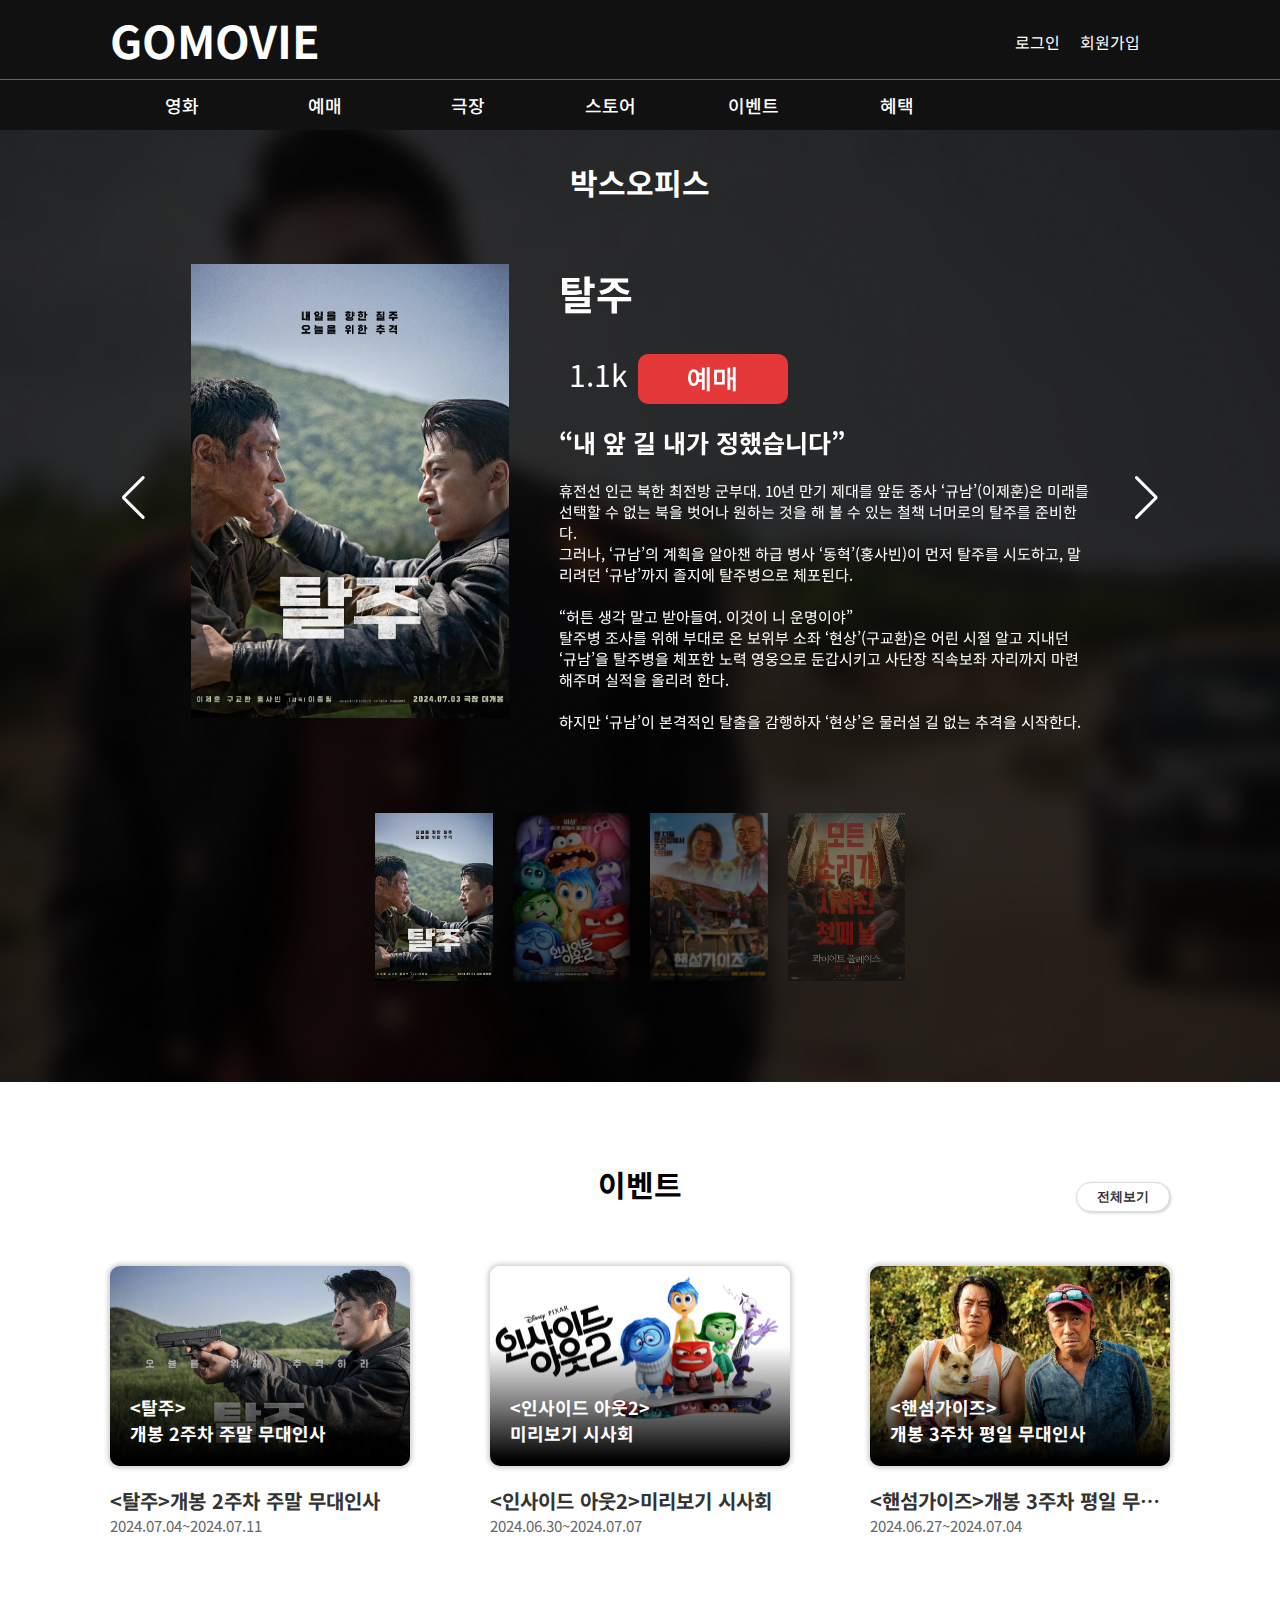
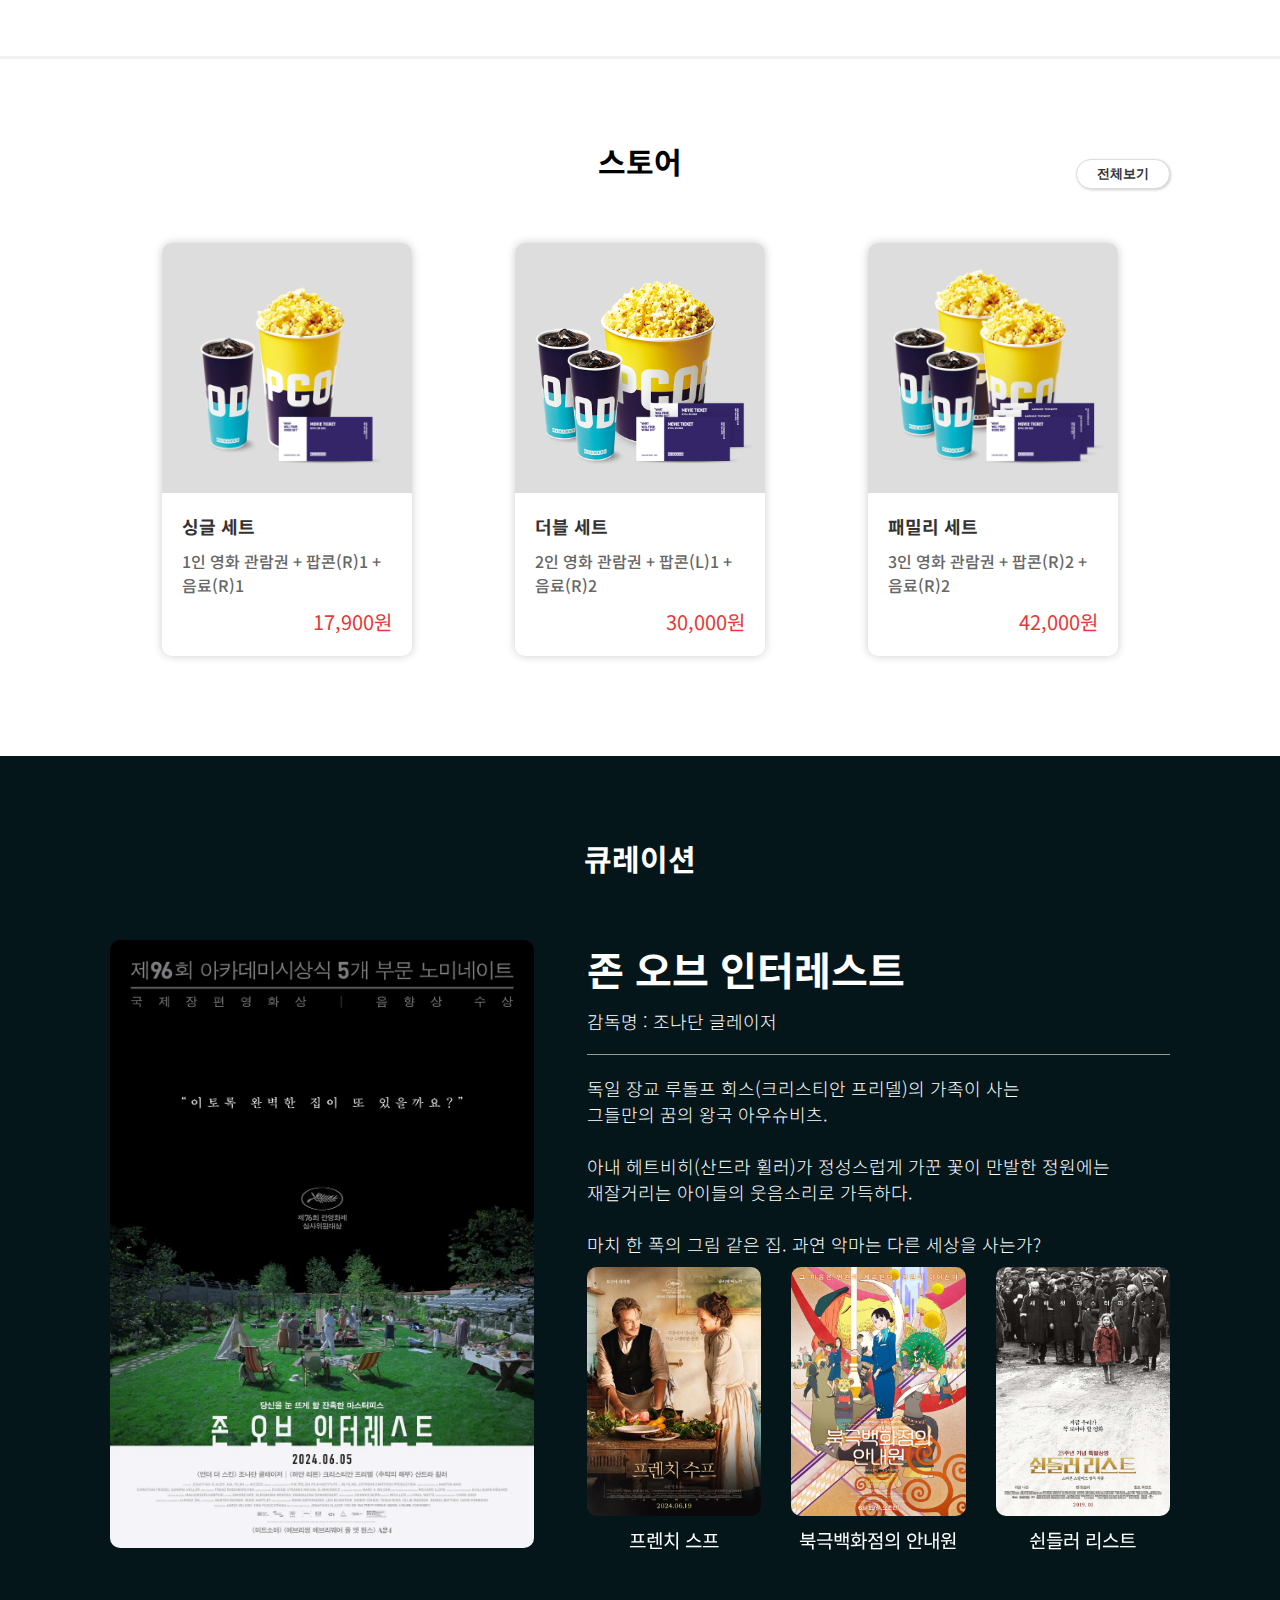
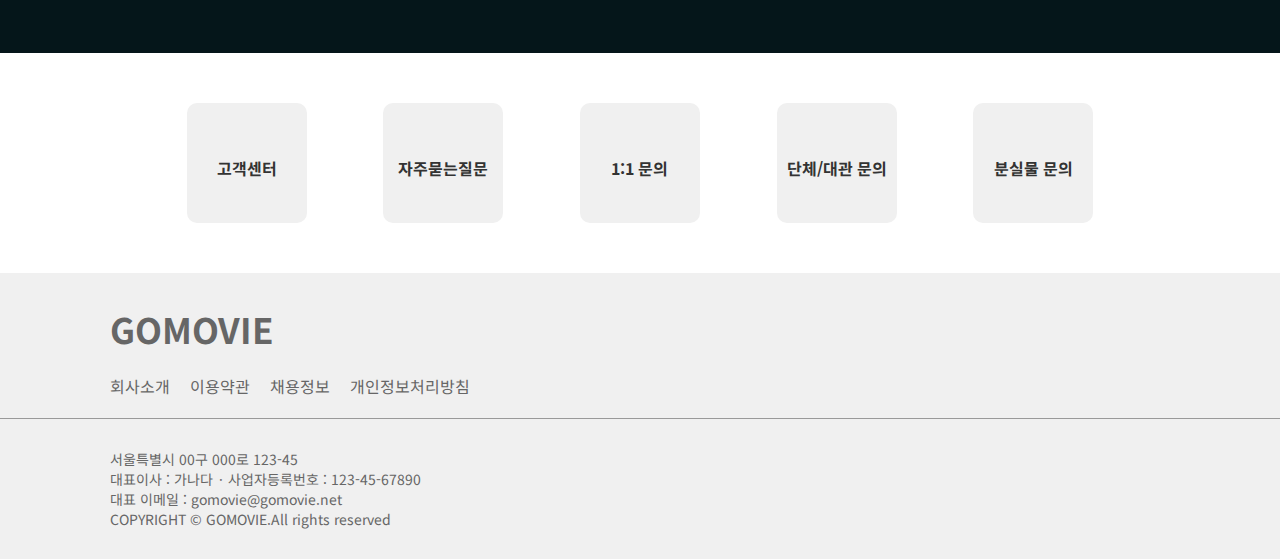
==== index.html @ 871a34fc "오타수정" ====
<!DOCTYPE html>
<html lang="ko">
<head>
    <meta charset="UTF-8">
    <meta name="viewport" content="width=device-width, initial-scale=1.0">
            <!-- seo 엔진 최적화 -->
        <!-- 웹페이지의 설명을 정의 -->
        <meta name="description" content="GOMOVIE 웹사이트입니다." />
        <!-- 웹페이지와 관련된 키워드를 정의 -->
        <meta name="keywords" content="GOMOVIE, MOVIE, 영화관" />
        <!-- 웹페이지의 저자를 정의  -->
        <meta name="author" content="GOMOVIE" />
        <!-- 소셜 미디어에서 페이지가 공유될때 사용되는 제목 -->
        <meta property="og:title" content="GOMOVIE" />
        <!-- 소셜 미디어에서 페이지가 공유될 때 표시되는 사이트 이름 -->
        <meta property="og:site_name" content="GOMOVIE 웹사이트" />
        <!-- 소셜 미디어에서 페이지가 웹사이트임을 명시 -->
        <meta property="og:type" content="website" />
        <!-- 소셜 미디어에서 공유될 때 사용되는 URL -->
        <meta property="og:url" content="https://gwanyoung0822.github.io/web_design/" />
        <!-- 소셜 미디어에서 페이지가 공유될 때 표시되는 이미지 -->
        <meta property="og:image" content="https://gwanyoung0822.github.io/web_design/images/poster1.webp" />
        <!-- 소셜 미디어에서 페이지가 공유될 때 사용되는 설명 -->
        <meta property="og:description" content="GOMOVIE 웹사이트입니다." />
<!-- 파비콘 -->
<link rel="apple-touch-icon" sizes="76x76" href="images/icon/apple-touch-icon.png">
<link rel="icon" type="image/png" sizes="32x32" href="images/icon/favicon-32x32.png">
<link rel="icon" type="image/png" sizes="16x16" href="images/icon/favicon-16x16.png">
<link rel="manifest" href="images/icon/site.webmanifest">
<link rel="mask-icon" href="images/icon/safari-pinned-tab.svg" color="#5bbad5">
<meta name="msapplication-TileColor" content="#da532c">
<meta name="theme-color" content="#ffffff">
        <!-- 폰트어썸 -->
        <link rel="stylesheet" href="https://cdnjs.cloudflare.com/ajax/libs/font-awesome/6.5.2/css/all.min.css" integrity="sha512-SnH5WK+bZxgPHs44uWIX+LLJAJ9/2PkPKZ5QiAj6Ta86w+fsb2TkcmfRyVX3pBnMFcV7oQPJkl9QevSCWr3W6A==" crossorigin="anonymous" referrerpolicy="no-referrer" />
        <!-- css 링크 -->
        <!-- Link Swiper's CSS -->
        <link rel="stylesheet" href="https://cdn.jsdelivr.net/npm/swiper@11/swiper-bundle.min.css" />

        <link rel="stylesheet" href="css/main.css">
        <link rel="stylesheet" href="css/res.css">
        <!-- js 링크 -->
        <!-- Swiper JS -->
        <script src="js/jquery-1.12.3.js"></script>
        <script src="https://cdn.jsdelivr.net/npm/swiper@11/swiper-bundle.min.js"></script>
        <script src="js/script.js"></script>
    <title>GOMOVIE</title>
</head>
<body>
    <div class="wrap">
        <!-- 상단 로고, 로그인 -->
        <header class="header">
            <div class="header-inner container">
                <a href="#">
                    <h1 class="logo">GOMOVIE</h1>
                </a>
                <ul class="user-list">
                    <li><a href="#">
                        로그인
                    </a></li>
                    <li><a href="#">
                        회원가입
                    </a></li>
                    <li><a href="#">
                        <i class="fa-solid fa-user"></i>
                    </a></li>
                </ul>
                <a href="#" class="mb-menubt">
                    <i class="fa-solid fa-bars"></i>
                </a>
            </div>
        </header>
        <!-- 메뉴바, 검색아이콘 -->
        <nav class="menu">
            <div class="menu-inner container">
                <ul class="navi">
                    <li><a href="#">
                        영화
                        <ul class="submenu">
                            <li>
                                <a href="#">전체영화</a>
                            </li>
                            <li>
                                <a href="#">무비차트</a>
                            </li>
                        </ul>
                    </a></li>
                    <li><a href="#">
                        예매
                        <ul class="submenu">
                            <li>
                                <a href="#">빠른예매</a>
                            </li>
                            <li>
                                <a href="#">상영시간표</a>
                            </li>
                        </ul>
                    </a></li>
                    <li><a href="#">
                        극장
                        <ul class="submenu">
                            <li>
                                <a href="#">GOMOVIE 극장</a>
                            </li>
                            <li>
                                <a href="#">특별관</a>
                            </li>
                        </ul>
                    </a></li>
                    <li><a href="#">
                        스토어
                        <ul class="submenu">
                            <li>
                                <a href="#">패키지</a>
                            </li>
                            <li>
                                <a href="#">영화관람권</a>
                            </li>
                            <li>
                                <a href="#">팝콘</a>
                            </li>
                            <li>
                                <a href="#">굿즈</a>
                            </li>
                        </ul>
                    </a></li>
                    <li><a href="#">
                        이벤트
                        <ul class="submenu">
                            <li>
                                <a href="#">진행중 이벤트</a>
                            </li>
                            <li>
                                <a href="#">지난 이벤트</a>
                            </li>
                            <li>
                                <a href="#">당첨자 발표</a>
                            </li>
                        </ul>
                    </a></li>
                    <li><a href="#">
                        혜택
                        <ul class="submenu">
                            <li>
                                <a href="#">멤버십</a>
                            </li>
                            <li>
                                <a href="#">제휴/할인</a>
                            </li>
                        </ul>
                    </a></li>
                </ul>
                <a href="#">
                    <i class="fa-solid fa-magnifying-glass"></i>
                </a>
            </div>
        </nav>
        <!-- 메인 박스오피스 -->
        <div class="bo">
            <div class="bo-inner container">
                <h2 class="bo-title">박스오피스</h2>
                <div style="--swiper-navigation-color: #fff; --swiper-pagination-color: #fff" class="swiper bo-main">
                    <div class="swiper-wrapper">
                      <div class="swiper-slide">
                        <img src="images/poster1.webp" />
                        <div class="bo-txt">
                            <h3>탈주</h3>
                            <ul>
                                <li><i class="fa-regular fa-heart"></i>1.1k</li>
                                <li>
                                    <!-- <a href="#">
                                        <img src="images/button.png" alt="예매">
                                    </a> -->
                                    <button>
                                        <a href="#">예매</a>
                                    </button>
                                </li>
                            </ul>
                            <h4>“내 앞 길 내가 정했습니다”</h4>
                            <p>휴전선 인근 북한 최전방 군부대. 10년 만기 제대를 앞둔 중사 ‘규남’(이제훈)은 미래를 선택할 수 없는 북을 벗어나 원하는 것을 해 볼 수 있는 철책 너머로의 탈주를 준비한다.<br>그러나, ‘규남’의 계획을 알아챈 하급 병사 ‘동혁’(홍사빈)이 먼저 탈주를 시도하고, 말리려던 ‘규남’까지 졸지에 탈주병으로 체포된다. <br><br>“허튼 생각 말고 받아들여. 이것이 니 운명이야”<br>탈주병 조사를 위해 부대로 온 보위부 소좌 ‘현상’(구교환)은 어린 시절 알고 지내던 ‘규남’을 탈주병을 체포한 노력 영웅으로 둔갑시키고 사단장 직속보좌 자리까지 마련해주며 실적을 올리려 한다. <br><br>하지만 ‘규남’이 본격적인 탈출을 감행하자 ‘현상’은 물러설 길 없는 추격을 시작한다.</p>
                        </div>
                      </div>
                      <div class="swiper-slide">
                        <img src="images/poster2.webp" />
                        <div class="bo-txt">
                            <h3>인사이드 아웃2</h3>
                            <ul>
                                <li><i class="fa-regular fa-heart"></i>5.1k</li>
                                <li>
                                    <!-- <a href="#">
                                        <img src="images/button.png" alt="예매">
                                    </a> -->
                                    <button>
                                        <a href="#">예매</a>
                                    </button>
                                </li>
                            </ul>
                            <h4>디즈니·픽사의 대표작 인사이드 아웃<br>
                                새로운 감정과 함께 돌아오다!</h4>
                            <p>
                                13살이 된 라일리의 행복을 위해<br>
                                매일 바쁘게 머릿속 감정 컨트롤 본부를 운영하는 <br>
                                ‘기쁨’, ‘슬픔’, ‘버럭’, ‘까칠’, ‘소심’. <br><br>
                                그러던 어느 날,<br>
                                낯선 감정인 ‘불안’, ‘당황’, ‘따분’, ‘부럽’이가 본부에 등장하고,<br><br>
                                새로운 감정들에 의해 본부에서 쫓겨나게 된 기존 감정들은 <br>
                                다시 본부로 돌아가기 위해 위험천만한 모험을 시작하는데…
                            </p>
                        </div>
                      </div>
                      <div class="swiper-slide">
                        <img src="images/poster3.webp" />
                        <div class="bo-txt">
                            <h3>핸섬가이즈</h3>
                            <ul>
                                <li><i class="fa-regular fa-heart"></i>810</li>
                                <li>
                                    <!-- <a href="#">
                                        <img src="images/button.png" alt="예매">
                                    </a> -->
                                    <button>
                                        <a href="#">예매</a>
                                    </button>
                                </li>
                            </ul>
                            <h4>“우리가 뭐 빠지는 게 있노?<br> 집도 있고 차도 있고 인물도 훤칠한데.”</h4>
                            <p>
                                자칭 터프가이 ‘재필’(이성민)과 섹시가이 ‘상구’(이희준) <br>
                                꿈꾸던 유럽풍 드림하우스에서 새출발한다는 것에 그저 행복하기만 하다. <br><br>
                                그러나 행복도 잠시, 물에 빠질뻔한 ‘미나’(공승연)을 구해주려다<br>
                                오히려 납치범으로 오해받는 상황이 이어진다.<br>
                                한편 ‘미나’를 찾으러 온 불청객들을 시작으로<br>
                                지하실에 봉인되어 있던 악령이 깨어나며<br>
                                어두운 기운이 집안을 둘러싸기 시작하는데… <br><br>
                                “왜 다들 우리집에 와서 죽고 난리야!”
                            </p>
                        </div>
                      </div>
                      <div class="swiper-slide">
                        <img src="images/poster4 1.png" />
                        <div class="bo-txt">
                            <h3>콰이어트 플레이스-첫째 날</h3>
                            <ul>
                                <li><i class="fa-regular fa-heart"></i>957</li>
                                <li>
                                    <!-- <a href="#">
                                        <img src="images/button.png" alt="예매">
                                    </a> -->
                                    <button>
                                        <a href="#">예매</a>
                                    </button>
                                </li>
                            </ul>
                            <h4>쉿, 살고 싶다면 절대 소리내지 말 것!</h4>
                            <p>
                                평균 소음 90 데시벨을 자랑하는 미국 최대도시 뉴욕,<br>
                                간만에 외출을 나온 ‘사미라’는 공연을 보고 돌아가던 중<br>
                                사람들을 닥치는 대로 공격하는 정체불명 괴생명체의 출현에 충격에 휩싸인다. <br><br>
                                아수라장이 된 뉴욕 도심에 ‘절대 소리 내지 말라’는<br>
                                안내방송이 울려퍼지는 가운데 <br>
                                맨해튼의 모든 다리가 폭격으로 끊어지고,<br>
                                사람들은 온갖 위협이 도사리는 도시에 고립되고 만다.<br><br>
                                살아남기 위해 홀로 사투를 벌이던 '사미라'는<br>
                                우연히 또 다른 생존자 ‘에릭’을 만나고<br>
                                할렘까지 숨죽인 여정을 이어 나가는데…
                            </p>
                        </div>
                      </div>
                    </div>
                    <div class="swiper-button-next"></div>
                    <div class="swiper-button-prev"></div>
                  </div>
                  <div thumbsSlider="" class="swiper bo-list">
                    <div class="swiper-wrapper">
                      <div class="swiper-slide">
                        <img src="images/poster1.webp" />
                      </div>
                      <div class="swiper-slide">
                        <img src="images/poster2.webp" />
                      </div>
                      <div class="swiper-slide">
                        <img src="images/poster3.webp" />
                      </div>
                      <div class="swiper-slide">
                        <img src="images/poster4 1.png" />
                      </div>
                    </div>
                  </div>
            </div>
        </div>
        <!-- 이벤트 영역 -->
        <div class="event">
            <div class="event-inner container">
                <h2 class="event-title">이벤트</h2>
                <ul class="event-list">
                    <li class="event-list1"><a href="#">
                        <div class="event-img">
                            <img src="images/event1.jpg" alt="이벤트1">
                            <div class="event-img-text">
                                <p>&lt;탈주&gt;</p>
                                <p>개봉 2주차 주말 무대인사</p>
                            </div>
                        </div>
                        <div class="event-list-text">
                            <span class="event-list-title">&lt;탈주&gt;개봉 2주차 주말 무대인사</span>
                            <p class="event-date">2024.07.04~2024.07.11</p>
                        </div>
                    </a></li>
                    <li class="event-list2"><a href="#">
                        <div class="event-img">
                            <img src="images/event2.png" alt="이벤트2">
                            <div class="event-img-text">
                                <p>&lt;인사이드 아웃2&gt;</p>
                                <p>미리보기 시사회</p>
                            </div>
                        </div>
                        <div class="event-list-text">
                            <span class="event-list-title">&lt;인사이드 아웃2&gt;미리보기 시사회</span>
                            <p class="event-date">2024.06.30~2024.07.07</p>
                        </div>
                    </a></li>
                    <li class="event-list3"><a href="#">
                        <div class="event-img">
                            <img src="images/event3.jpg" alt="이벤트3">
                            <div class="event-img-text">
                                <p>&lt;핸섬가이즈&gt;</p>
                                <p>개봉 3주차 평일 무대인사</p>
                            </div>
                        </div>
                        <div class="event-list-text">
                            <span class="event-list-title">&lt;핸섬가이즈&gt;개봉 3주차 평일 무대인사</span>
                            <p class="event-date">2024.06.27~2024.07.04</p>
                        </div>
                    </a></li>
                </ul>
                <button class="event-bt">
                    <a href="#">
                        전체보기
                    </a>
                </button>
            </div>
        </div>
        <!-- 스토어 영역 -->
        <div class="store">
            <div class="store-inner container">
                <h2 class="store-title">스토어</h2>
                <ul class="store-list">
                    <li><a href="#">
                        <div class="store-list-img">
                            <img src="images/popcorn1.png" alt="싱글 세트">
                        </div>
                        <div class="store-list-text">
                            <p class="store-list-title">싱글 세트</p>
                            <p class="store-list-config">1인 영화 관람권 + 팝콘(R)1 + 음료(R)1</p>
                            <p class="store-list-price">17,900원</p>
                        </div>
                    </a></li>
                    <li><a href="#">
                        <div class="store-list-img">
                            <img src="images/popcorn2.png" alt="싱글 세트">
                        </div>
                        <div class="store-list-text">
                            <p class="store-list-title">더블 세트</p>
                            <p class="store-list-config">2인 영화 관람권 + 팝콘(L)1 + 음료(R)2</p>
                            <p class="store-list-price">30,000원</p>
                        </div>
                    </a></li>
                    <li><a href="#">
                        <div class="store-list-img">
                            <img src="images/popcorn3.png" alt="싱글 세트">
                        </div>
                        <div class="store-list-text">
                            <p class="store-list-title">패밀리 세트</p>
                            <p class="store-list-config">3인 영화 관람권 + 팝콘(R)2 + 음료(R)2</p>
                            <p class="store-list-price">42,000원</p>
                        </div>
                    </a></li>
                </ul>
                <button class="store-bt">
                    <a href="#">
                        전체보기
                    </a>
                </button>
                
            </div>
        </div>
        <!-- 큐레이션 영역 -->
        <div class="curation">
            <div class="cu-inner container">
                <h2 class="cu-title">큐레이션</h2>
                <ul class="cu-main">
                    <li class="cu-main-img">
                        <a href="#">
                            <img src="images/Curation1.webp" alt="큐레이션이미지1">
                        </a>    
                    </li>
                    <li class="cu-info">
                        <div class="cu-text">
                            <h5>존 오브 <br class="cu-br">인터레스트</h5>
                            <p>감독명 : 조나단 글레이저</p>
                            <span></span>
                            <p>독일 장교 루돌프 회스(크리스티안 프리델)의 가족이 사는 <br>그들만의 꿈의 왕국 아우슈비츠. <br><br>아내 헤트비히(산드라 휠러)가 정성스럽게 가꾼 꽃이 만발한 정원에는 <br>재잘거리는 아이들의 웃음소리로 가득하다. <br><br>마치 한 폭의 그림 같은 집. 과연 악마는 다른 세상을 사는가?</p>
                        </div>
                        <!-- <ul class="cu-list">
                            <li><a href="#">
                                <div class="cu-list-img">
                                    <img src="images/Curation2.webp" alt="큐레이션이미지2">
                                </div>
                                <p>프렌치 스프</p>
                            </a></li>
                            <li><a href="#">
                                <div class="cu-list-img">
                                    <img src="images/Curation3.webp" alt="큐레이션이미지3">
                                </div>
                                <p>북극백화점의 안내원</p>
                            </a></li>
                            <li><a href="#">
                                <div class="cu-list-img">
                                    <img src="images/Curation4.webp" alt="큐레이션이미지4">
                                </div>
                                <p>쉰들러 리스트</p>
                            </a></li>
                        </ul> -->
                        <div class="swiper cu-Swiper">
                            <div class="swiper-wrapper">
                                <div class="swiper-slide">
                                    <img src="images/Curation2.webp" alt="">
                                    <p>프렌치 스프</p>
                                </div>
                                <div class="swiper-slide">
                                    <img src="images/Curation3.webp" alt="">
                                    <p>북극백화점의 안내원</p>
                                </div>
                                <div class="swiper-slide">
                                    <img src="images/Curation4.webp" alt="">
                                    <p>쉰들러 리스트</p>
                                </div>
                            </div>
                        </div>
                    </li>
                </ul>
            </div>
        </div>
        <!-- 고객센터 영역 -->
        <div class="cs">
            <div class="cs-inner container">
                <ul class="cs-list">
                    <li><a href="#">
                        <i class="fa-solid fa-headset"></i>
                        <p>고객센터</p>
                    </a></li>
                    <li><a href="#">
                        <i class="fa-regular fa-comments"></i>
                        <p>자주묻는질문</p>
                    </a></li>
                    <li><a href="#">
                        <i class="fa-regular fa-comment"></i>
                        <p>1:1 문의</p>
                    </a></li>
                    <li><a href="#">
                        <i class="fa-solid fa-users"></i>
                        <p>단체/대관 문의</p>
                    </a></li>
                    <li><a href="#">
                        <i class="fa-solid fa-box"></i>
                        <p>분실물 문의</p>
                    </a></li>
                </ul>
            </div>
        </div>
        <!-- 하단 영역 -->
        <footer class="footer">
            <div class="ft-inner-top container">
                <h6>GOMOVIE</h6>
                <ul class="ft-list">
                    <li><a href="#">
                        회사소개
                    </a></li>
                    <li><a href="#">
                        이용약관
                    </a></li>
                    <li><a href="#">
                        채용정보
                    </a></li>
                    <li><a href="#">
                        개인정보처리방침
                    </a></li>
                </ul>
            </div>
            <span></span>
            <div class="ft-inner-down container">
                <div class="ft-text">
                    <p>서울특별시 00구 000로 123-45</p>
                    <p>대표이사 : 가나다 · 사업자등록번호 : 123-45-67890</p>
                    <p>대표 이메일 : gomovie@gomovie.net</p>
                    <p>COPYRIGHT © GOMOVIE.All rights reserved</p>
                </div>
                <div class="ft-sns">
                    <ul class="sns-icon">
                        <li><a href="#">
                            <i class="fa-brands fa-youtube"></i>
                        </a></li>
                        <li><a href="#">
                            <i class="fa-brands fa-instagram"></i>
                        </a></li>
                        <li><a href="#">
                            <i class="fa-brands fa-twitter"></i>
                        </a></li>
                        <li><a href="#">
                            <i class="fa-brands fa-facebook"></i>
                        </a></li>
                    </ul>
                </div>
            </div>
        </footer>
    </div>
</body>
</html>
---- css/main.css ----
@charset "utf-8";
@import url('https://fonts.googleapis.com/css2?family=Noto+Sans+KR:wght@100..900&display=swap');
*{
    margin: 0;
    padding: 0;
    box-sizing: border-box;
    list-style: none;
}
a{
    display: block;
    text-decoration: none;
    color: #333
}
h2{
  text-align: center;
  padding: 30px 0 60px;
  font-size: 30px;
}
body{
  font-family: "Noto Sans KR", sans-serif;;
}
/* 전체 */
.wrap{
    width: 100%;
    position: relative;
}
.container{
    width: 100%;
    max-width: 1100px;
    margin: 0 auto;
    padding: 0 20px;
    position: relative;
}
/* 상단 */
.header{
    height: 80px;
    width: 100%;
    background-color: #111;
    position: fixed;
    top: 0;
    left: 0;
    z-index: 999;
    border-bottom: 1px solid #666;
}
.header-inner{
    height: 100%;
    position: relative;
    display: flex;
    justify-content: space-between;
}
/* 로고 */
.header-inner > a{
    width: 300px;
    height: 100%;
}
.header-inner > a > h1{
    color: #fff;
    font-size: 45px;
    line-height: 80px;
}
/* 로그인 */
.user-list{
    display: flex;
    justify-content: flex-end;
    width: 300px;
    height:100%;
    padding: 30px 0;
}
.user-list > li{
    margin: 0 10px;
}
.user-list > li > a{
    color: #fff;
}
.user-list > li > a > i {
    font-size: 25px;
} 
.mb-menubt{
  display: none;
  padding: 20px 0;
  font-size: 25px;
  color: #fff;
  text-align: end;
}
/* 메뉴 */
.menu{
    width: 100%;
    height: 50px;
    background-color: #111;
    position: fixed;
    left: 0;
    top: 80px;
    z-index: 999;
}
.menu-inner{
    height: 100%;
    position: relative;
    display: flex;
    justify-content: space-between;
}
.navi{
    display: flex;
    width: 81%;
}
.menu-inner > a > i{
    color: #fff;
    line-height: 50px;
    font-size: 20px;
    padding-right: 10px;
}
.navi > li{
width: 200px;
text-align: center;
/* background-color: #666; */
}
.navi > li > a{
    color: #fff;
    font-size: 18px;
    line-height: 50px;
    font-weight: 500;
}
/* 서브메뉴 */
.submenu{
    position: relative;
    background-color: #111;
    z-index: 99;
    display: none;
}
.submenu > li > a{
    font-size: 15px;
    /* font-weight: bold; */
    color: #fff;
    line-height: 50px;
}

/* 박스오피스 스와이퍼 */
.bo{
    width: 100%;
    position: relative;
    margin-top: 130px;
    /* background: url(../images/mainbg1.png)no-repeat center;
    background-size: contain; */
    padding: 0 0 50px;
}
.bo::before{
    content: "";
    width: 100%;
    height: 100%;
    background: url(../images/mainbg1.png)no-repeat center;
    background-size: cover;
    position: absolute;
    top: 0;
    left: 0;
}
.bo-inner{
    height: 100%;
    position: relative;
}

.bo-title{
    color: #fff;
}
/* 스와이퍼 전체 부분 */
.bo .swiper {
    width: 100%;
    height: 100%;
  }
  .bo .swiper {
    margin-left: auto;
    margin-right: auto;
  }

  .bo .swiper-slide {
    /* text-align: center; */
    font-size: 18px;
    /* background: #fff; */
    display: flex;
    justify-content: center;
    /* align-items: center; */
    gap: 50px;
  }
  .bo .swiper-slide {
    background-size: cover;
    background-position: center;
  }
  .bo .swiper-slide img {
    display: block;
    width: 100%;
    height: 100%;
    object-fit: cover;
  }
  /* 박스오피스 메인 부분 */
  .bo-main {
    /* height: 80%; */
    width: 100%;
    margin-bottom: 3%;
  }
  .bo-main .swiper-slide{
    width: 100%;
    height: 100%;
  }
  .bo-main .swiper-slide img{
    width: 30%;
    height: 100%;
  }
  /* 박스오피스 영화 설명 */
  .bo-txt{
    width: 50%;
  }
  .bo-txt h3{
    font-size: 40px;
    margin-bottom: 30px;
    color: #fff;
  }
  .bo-txt ul{
    display: flex;
    gap: 10px;
}
.bo-txt ul li{
    color: #fff;
    font-size: 30px;
}
.bo-txt ul li i{
    color: #E53939;
    padding-right: 10px;
}
  .bo-txt ul li button{
    width: 150px;
    height: 50px;
    background-color: #E53939;
    border: none;
    border-radius: 10px;
  }
  .bo-txt ul li button a{
    font-size: 26px;
    font-weight: bold;
    color: #fff;
  }
  .bo-txt h4{
    font-size: 25px;
    padding: 20px 0;
    color: #fff;
  }
  .bo-txt p{
    color: #fff;
    font-size: 15px;
  }
  /* 박스오피스 리스트 */
  .bo .bo-list {
    height: 20%;
    width: 50%;
    box-sizing: border-box;
    padding: 50px 0px;
    /* min-width: 424px; */
    
  }

  .bo .bo-list .swiper-slide {
    width: 25%;
    height: 100%;
    opacity: 0.4;
  }

  .bo .bo-list .swiper-slide-thumb-active {
    opacity: 1;
  }

  .bo .bo-list .swiper-slide img {
    display: block;
    width: 100%;
    height: 100%;
    object-fit: cover;
  }
  /* 이벤트 */
  .event{
    width: 100%;
    position: relative;
    padding: 50px 0 100px;
    border-bottom: 3px solid #f0f0f0;
  }
  .event-inner{
    position: relative;
  }
  /* 이벤트 리스트 */
.event-list{
  position: relative;
  width: 100%;
  display: flex;
  /* flex-direction: column; */
  justify-content: space-between;
  /* gap: 3%; */
}
.event-list li{
  position: relative;
  width: 300px;

}
.event-list li a{
  display: block;
  position: relative;
  width: 100%;
  height: 100%;
}
.event-img{
  position: relative;
  width: 300px;
  height: 200px;
  /* 그림자 값 : x위치, y위치, 흐림정도, 크기정도, 색 */
  box-shadow: 0 0 5px 2px rgba(0,0,0,0.2);
  overflow: hidden;
  border-radius: 10px;
}
/* 이벤트 이미지 위 그라데이션, 글 */
.event-img::before{
  content: "";
  width: 100%;
  height: 100%;
  position: absolute;
  top: 0;
  left: 0;
  background: linear-gradient(to top, black 3%, rgba(0,0,0,0) 60%);
}
.event-list1 > .event-img::after{
  content: "";
}

.event-img-text{
  position: absolute;
  width: 100%;
  bottom: 0;
  left: 0;
  color: #fff;
  padding: 20px;
  font-size: 18px;
  font-weight: bold;
}
.event-list li a img{
  width: 100%;
}

/* 이벤트 리스트 텍스트 */
.event-list-text{
  padding: 20px 0;
  width: 100%;
}
.event-list-title{
  width: 100%;
  display: block;
  font-weight: bold;
  font-size: 20px;
  overflow: hidden;
  text-overflow: ellipsis;
  white-space: nowrap;
}
.event-date{
  color: #666;
  font-size: 15px;
}
/* 이벤트 전체보기 버튼 */
.event-bt{
  border: 1px solid #ddd;
  background-color: #fff;
  border-radius: 30px;
  box-shadow: 1px 1px 3px 0 rgba(0,0,0,0.2);
  position: absolute;
  top: 50px;
  right: 20px;
  font-weight: bold;
}
.event-bt a{
  padding: 5px 20px;
  width: 100%;
  height: 100%;
}

/* 스토어 영역 */
.store{
  width: 100%;
  padding: 50px 0 100px;
  position: relative;
}
.store-inner{
  position: relative;
}
/* 스토어 리스트 */
.store-list{
  position: relative;
  width: 100%;
  display: flex;
  justify-content: space-around;
}
.store-list li{
  box-shadow: 0 0 10px 0px rgba(0,0,0,0.2);
  width: 250px;
  border-radius: 10px;
  overflow: hidden;
}

.store-list-img{
  width: 250px;
  height: 250px;
  background-color: #ddd;

}
.store-list-img img{
  width: 100%;
}
/* 스토어 리스트 텍스트 */
.store-list-text{
  width: 100%;
  padding: 20px;
}
.store-list-title{
  width: 100%;
  display: block;
  font-weight: bold;
  font-size: 18px;
}
.store-list-config{
  font-weight: 500;
  color: #666;
  font-size: 16px;
  padding: 10px 0;
}
.store-list-price{
  font-size: 20px;
  color: #E53939;
  text-align: end;
}
/* 스토어 버튼 */
.store-bt{
  border: 1px solid #ddd;
  background-color: #fff;
  /* padding: 5px 20px; */
  border-radius: 30px;
  box-shadow: 1px 1px 3px 0 rgba(0,0,0,0.2);
  position: absolute;
  top: 50px;
  right: 20px;
  font-weight: bold;
}
.store-bt a{
  width: 100%;
  height: 100%;
  padding: 5px 20px;
}
/* 큐레이션 영역 */
.curation{
  width: 100%;
  background-color: #05161A;
  position: relative;
  padding: 50px 0 100px;
}
.cu-inner{
  position: relative;
}
.cu-title{
  color: #fff;
}
/* 큐레이션 내용 */
.cu-main img{
  width: 100%;
}
.cu-main{
  position: relative;
  display: flex;
  width: 100%;
  justify-content: space-between;
  align-items: center;
  /* gap: 50px; */
}
.cu-main-img{
  width: 40%;
}
.cu-main-img a{
  width: 100%;
}
.cu-main-img a img{
  width: 100%;
  border-radius: 10px;
}
/* 큐레이션 오른쪽 */
.cu-info{
  width: 55%;
}
.cu-text{
  color: #fff;
}
.cu-text > h5{
  font-size: 40px;
}
.cu-text > p{
  font-size: 18px;
  font-weight: 300;
  padding: 10px 0;
}
.cu-text > span{
  width: 100%;
  height: 1px;
  background-color: #999;
  display: block;
  margin: 10px 0;
}
.cu-br{
  display: none;
}
/* .cu-list{
  display: flex;
  padding-top: 5px;
  gap: 8%;
}
.cu-list-img img{
  border-radius: 10px;
}
.cu-list li a p{
  color: #fff;
  text-align: center;
  font-size: 19px;
  padding-top: 5px;
} */

/* 큐레이션 리스트 스와이퍼 */
.curation .cu-Swiper{

}
.curation .swiper-slide img{
  border-radius: 10px;
}
.curation .swiper-slide p{
  color: #fff;
  text-align: center;
  font-size: 19px;
  padding-top: 5px;
}
/* 고객센터 영역 */
.cs{
  width: 100%;
  position: relative;

}
.cs-inner{
  position: relative;
}
.cs-list{
  display: flex;
  justify-content: space-evenly;
  align-items: center;
  padding: 50px 0;
}
.cs-list li{
  background-color: #f0f0f0;
  width: 120px;
  height: 120px;
  border-radius: 10px;
  
}
.cs-list li a{
  width: 100%;
  height: 100%;
  text-align: center;
  padding: 10px 0;
  display: flex;
  flex-direction: column;
  justify-content: center;
  gap: 10%;
}
.cs-list li a i{
  font-size: 50px;
}
.cs-list li a p{
  font-size: 16px;
  font-weight: 700;
}
/* footer 상단 영역 */
.footer{
  width: 100%;
  position: relative;
  background-color: #f0f0f0;
  padding: 30px 0;
}
.ft-inner-top{
  position: relative;
}
.ft-inner-top h6{
  font-size: 35px;
  color: #666;
}
.ft-list{
  padding: 20px 0;
  display: flex;
  gap: 20px;
}
.ft-list li a{
  color: #666;
}
/* 상단 하단 사이 줄 */
.footer span{
  display: block;
  width: 100%;
  height: 1px;
  background-color: #999;
}
/* footer 하단 */
.ft-inner-down{
  position: relative;
  display: flex;
  justify-content: space-between;
  align-items: center;
}
.ft-text{
  padding-top: 30px;
  font-size: 14px;
  color: #666;
}
.ft-sns{
  padding-top: 30px;
}
.ft-sns .sns-icon{
  display: flex;
  gap: 20px;
  font-size: 30px;
}
.sns-icon li a i{
  color: #666;
}
---- css/res.css ----
@charset "utf-8";
@media screen and (max-width : 1092px) {
    .bo-txt p{
        height: 100px;
        height: 200px;
        overflow-y: auto;
    }
}

@media screen and (max-width : 1000px) {
    .event-list{
        flex-direction: column;
        align-items: center;
        gap: 30px;
    }
    .event-bt{
        top: 102%;
        right: 50%;
        transform: translateX(50%);
    }
}
@media screen and (max-width : 850px){
    .store-list{
        flex-direction: column;
        align-items: center;
        gap: 30px;
    }
    .store-bt{
        top: 102%;
        right: 50%;
        transform: translateX(50%);
    }
}
@media screen and (max-width : 768px){
    /* 유저 메뉴 숨김 */
    .user-list{
        display: none;
    }
    .mb-menubt{
        display: block;
    }
    /* 메뉴바 숨김 */
    .menu{
        display: none;
    }

    /* 스와이퍼 */
    .bo{
        margin-top: 80px;
    }
    .bo .swiper-slide{
        flex-direction: column;
        align-items: center;
    }
    .bo .bo-main .swiper-slide img{
        width: 70%;
    }
    .bo .bo-list{
        width: 70%;
    }
    .bo-txt{
        width: 70%;
    }
    .bo-txt p{
        height: 300px;
    }
    .bo-txt ul{
        display: flex;
        justify-content: space-between;
    }
    /* 큐레이션 */
    .cu-main{
        flex-direction: column;
        align-items: center;
        gap: 30px;
    }
    .cu-main-img{
        width: 70%;
    }
    .cu-info{
        width: 70%;
    }
    /* cs영역 */
    .cs-list li{
        width: 90px;
        height: 90px;
    }
    .cs-list li a i{
        font-size: 35px;
      }
      .cs-list li a p{
        font-size: 13px;
        font-weight: 700;
      }
    /* 하단 아이콘 */
    .ft-inner-down{
        flex-direction: column;
        align-items: start;
    }
}
@media screen and (max-width : 520px){
    .bo .swiper-slide{
        gap: 20px;
    }
    .bo-txt h3{
        margin-bottom: 10px;
        font-size: 35px;
    }
    .bo-txt ul li{
        font-size: 24px;
    }
    .bo-txt ul li button{
        width: 120px;
        height: 40px;
    }
    .bo-txt ul li button a{
        font-size: 20px;
    }
    .bo-txt h4{
        padding: 10px 0;
        font-size: 20px;
    }
    .bo-txt p{
        font-size: 14px;
    }
    /* 큐레이션 */
    .cu-br{
        /* 글에 br넣기 */
        display: block
    }
    .cu-main-img{
        width: 80%;
    }
    .cu-info{
        width: 80%;
    }
    .cu-text h5{
        font-size: 35px;
    }
    .cu-text > p{
        font-size: 16px;
    }
    /* cs */
    .cs-list{
        flex-wrap: wrap;
        gap: 30px;
    }
    /* footer */
    .footer h6{
        font-size: 30px;
    }
    .ft-list{
        flex-wrap: wrap;
    }
    .ft-list li a{
        font-size: 14px;
    }
    .ft-text{
        padding-top: 15px;
        font-size: 12px;
    }
    .ft-sns{
        padding-top: 15px;
    }
}
@media screen and (max-width : 369px){
    .cs-list{
        /*   */
    }
}
@media screen and (max-width : 360px){
    .bo-txt h3{
        font-size: 25px;
    }
    .bo-txt ul li{
        font-size: 20px;
    }
    .bo-txt ul li button{
        width: 90px;
        height: 30px;
    }
    .bo-txt ul li button a{
        font-size: 16px;
    }
}
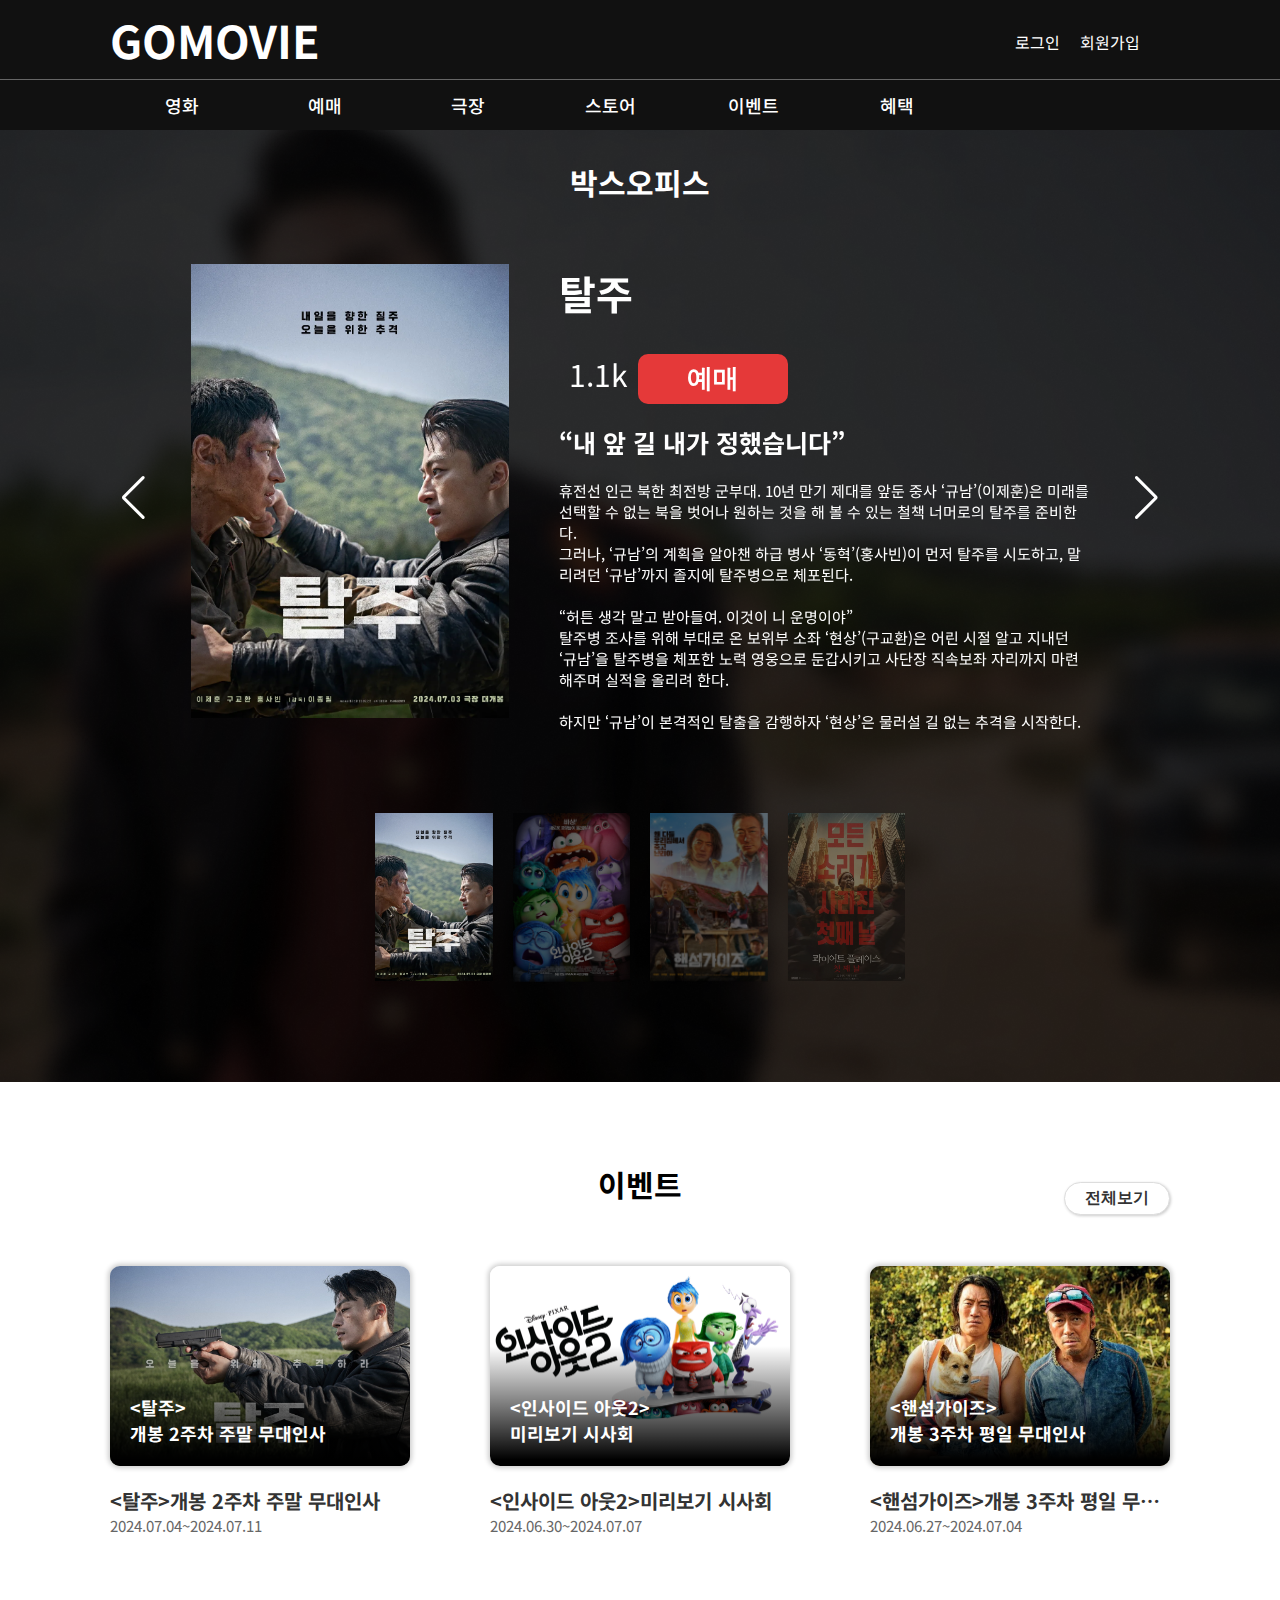
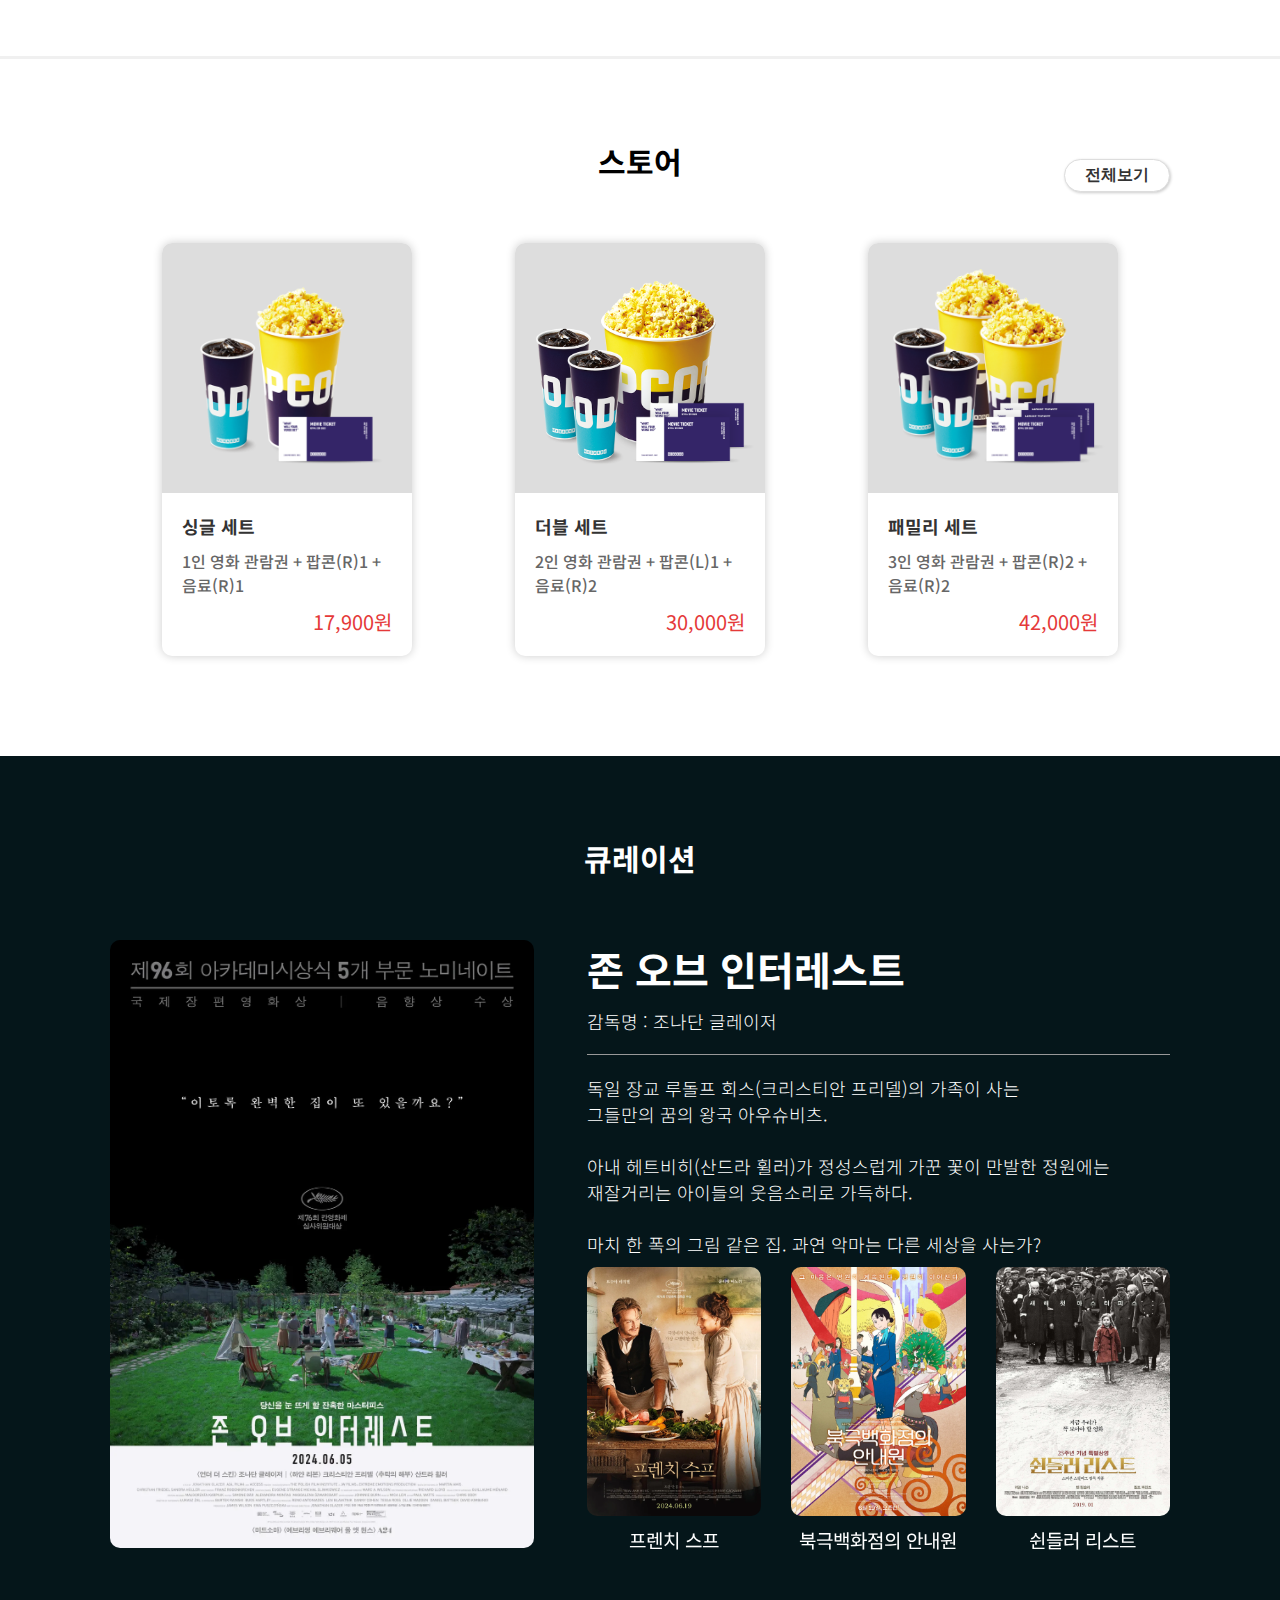
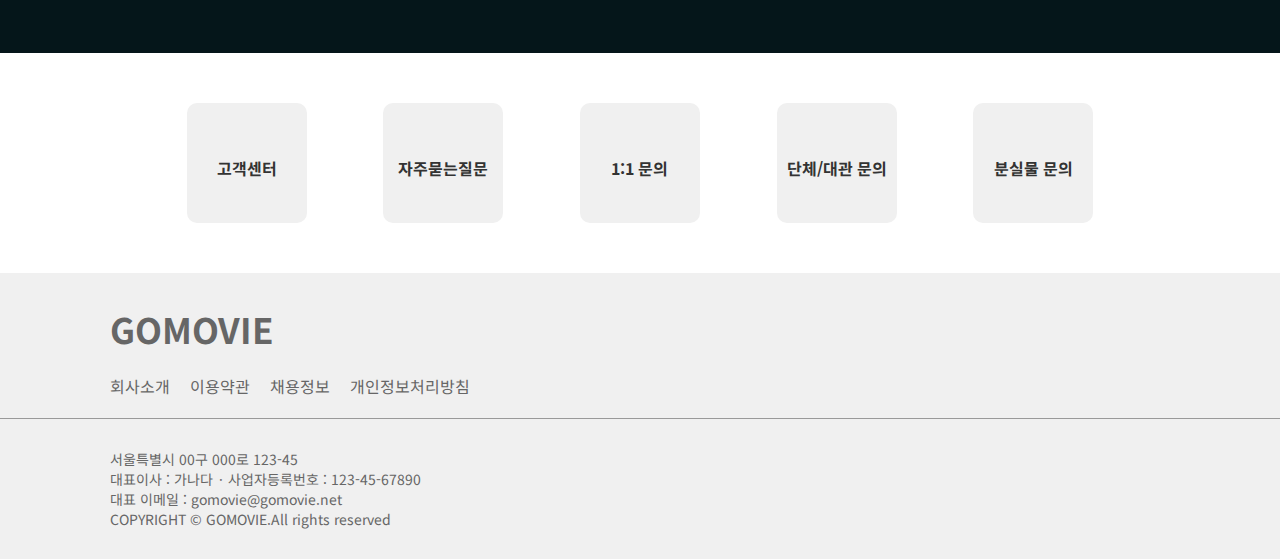
==== commit 81bda415: "타이틀 패딩 줄이기 전체보기 버튼 모바일에서 키우기 박스오피스 설명 없애기 스와이프 네비게이션 크기 줄이가" ====
--- a/index.html
+++ b/index.html
@@ -398,7 +398,7 @@
                             <h5>존 오브 <br class="cu-br">인터레스트</h5>
                             <p>감독명 : 조나단 글레이저</p>
                             <span></span>
-                            <p>독일 장교 루돌프 회스(크리스티안 프리델)의 가족이 사는 <br>그들만의 꿈의 왕국 아우슈비츠. <br><br>아내 헤트비히(산드라 휠러)가 정성스럽게 가꾼 꽃이 만발한 정원에는 <br>재잘거리는 아이들의 웃음소리로 가득하다. <br><br>마치 한 폭의 그림 같은 집. 과연 악마는 다른 세상을 사는가?</p>
+                            <p class="cu-txt">독일 장교 루돌프 회스(크리스티안 프리델)의 가족이 사는 <br>그들만의 꿈의 왕국 아우슈비츠. <br><br>아내 헤트비히(산드라 휠러)가 정성스럽게 가꾼 꽃이 만발한 정원에는 <br>재잘거리는 아이들의 웃음소리로 가득하다. <br><br>마치 한 폭의 그림 같은 집. 과연 악마는 다른 세상을 사는가?</p>
                         </div>
                         <!-- <ul class="cu-list">
                             <li><a href="#">
--- a/css/main.css
+++ b/css/main.css
@@ -371,6 +371,7 @@
   padding: 5px 20px;
   width: 100%;
   height: 100%;
+  font-size: 16px;
 }
 
 /* 스토어 영역 */
@@ -443,6 +444,7 @@
   width: 100%;
   height: 100%;
   padding: 5px 20px;
+  font-size: 16px;
 }
 /* 큐레이션 영역 */
 .curation{
@@ -622,4 +624,11 @@
 }
 .sns-icon li a i{
   color: #666;
-}+}
+
+
+/* 타이틀 패딩 줄이기
+전체보기 버튼 모바일에서 키우기
+박스오피스 설명 없애기
+스와이프 네비게이션 크기 줄이가
+ */--- a/css/res.css
+++ b/css/res.css
@@ -18,8 +18,26 @@
         right: 50%;
         transform: translateX(50%);
     }
+    .event-bt a{
+        padding: 7px 25px;
+        width: 100%;
+        height: 100%;
+        font-size: 18px;
+    }
+    .event{
+        padding: 20px 0 100px;
+    }
+    .event-title{
+        padding: 0 0 20px;
+    }
 }
 @media screen and (max-width : 850px){
+    .store{
+        padding: 20px 0 100px;
+    }
+    .store-title{
+        padding: 0 0 20px;
+    }
     .store-list{
         flex-direction: column;
         align-items: center;
@@ -30,6 +48,12 @@
         right: 50%;
         transform: translateX(50%);
     }
+    .store-bt a{
+        padding: 7px 25px;
+        width: 100%;
+        height: 100%;
+        font-size: 18px;
+    }
 }
 @media screen and (max-width : 768px){
     /* 유저 메뉴 숨김 */
@@ -48,6 +72,9 @@
     .bo{
         margin-top: 80px;
     }
+    .bo-title{
+        padding: 20px 0 20px; 
+    }
     .bo .swiper-slide{
         flex-direction: column;
         align-items: center;
@@ -60,6 +87,14 @@
     }
     .bo-txt{
         width: 70%;
+    }
+    .bo-txt h4{
+        overflow:hidden;
+      text-overflow:ellipsis;
+      white-space:nowrap;
+    }
+    .bo-txt h4 br{
+        display: none;
     }
     .bo-txt p{
         height: 300px;
@@ -69,6 +104,12 @@
         justify-content: space-between;
     }
     /* 큐레이션 */
+    .curation{
+        padding: 20px 0 40px;
+    }
+    .cu-title{
+        padding: 0 0 20px;
+    }
     .cu-main{
         flex-direction: column;
         align-items: center;
@@ -102,9 +143,18 @@
     .bo .swiper-slide{
         gap: 20px;
     }
+    .bo .swiper-button-next{
+        transform: scale(0.6);
+    }
+    .bo .swiper-button-prev{
+        transform: scale(0.6);
+    }
     .bo-txt h3{
         margin-bottom: 10px;
         font-size: 35px;
+        overflow:hidden;
+      text-overflow:ellipsis;
+      white-space:nowrap;
     }
     .bo-txt ul li{
         font-size: 24px;
@@ -119,9 +169,13 @@
     .bo-txt h4{
         padding: 10px 0;
         font-size: 20px;
+        overflow:hidden;
+      text-overflow:ellipsis;
+      white-space:nowrap;
     }
     .bo-txt p{
         font-size: 14px;
+        display: none;
     }
     /* 큐레이션 */
     .cu-br{
@@ -140,6 +194,12 @@
     .cu-text > p{
         font-size: 16px;
     }
+    .cu-txt{
+        display: none;
+    }
+    .cu-text span{
+        display: none;
+    }
     /* cs */
     .cs-list{
         flex-wrap: wrap;
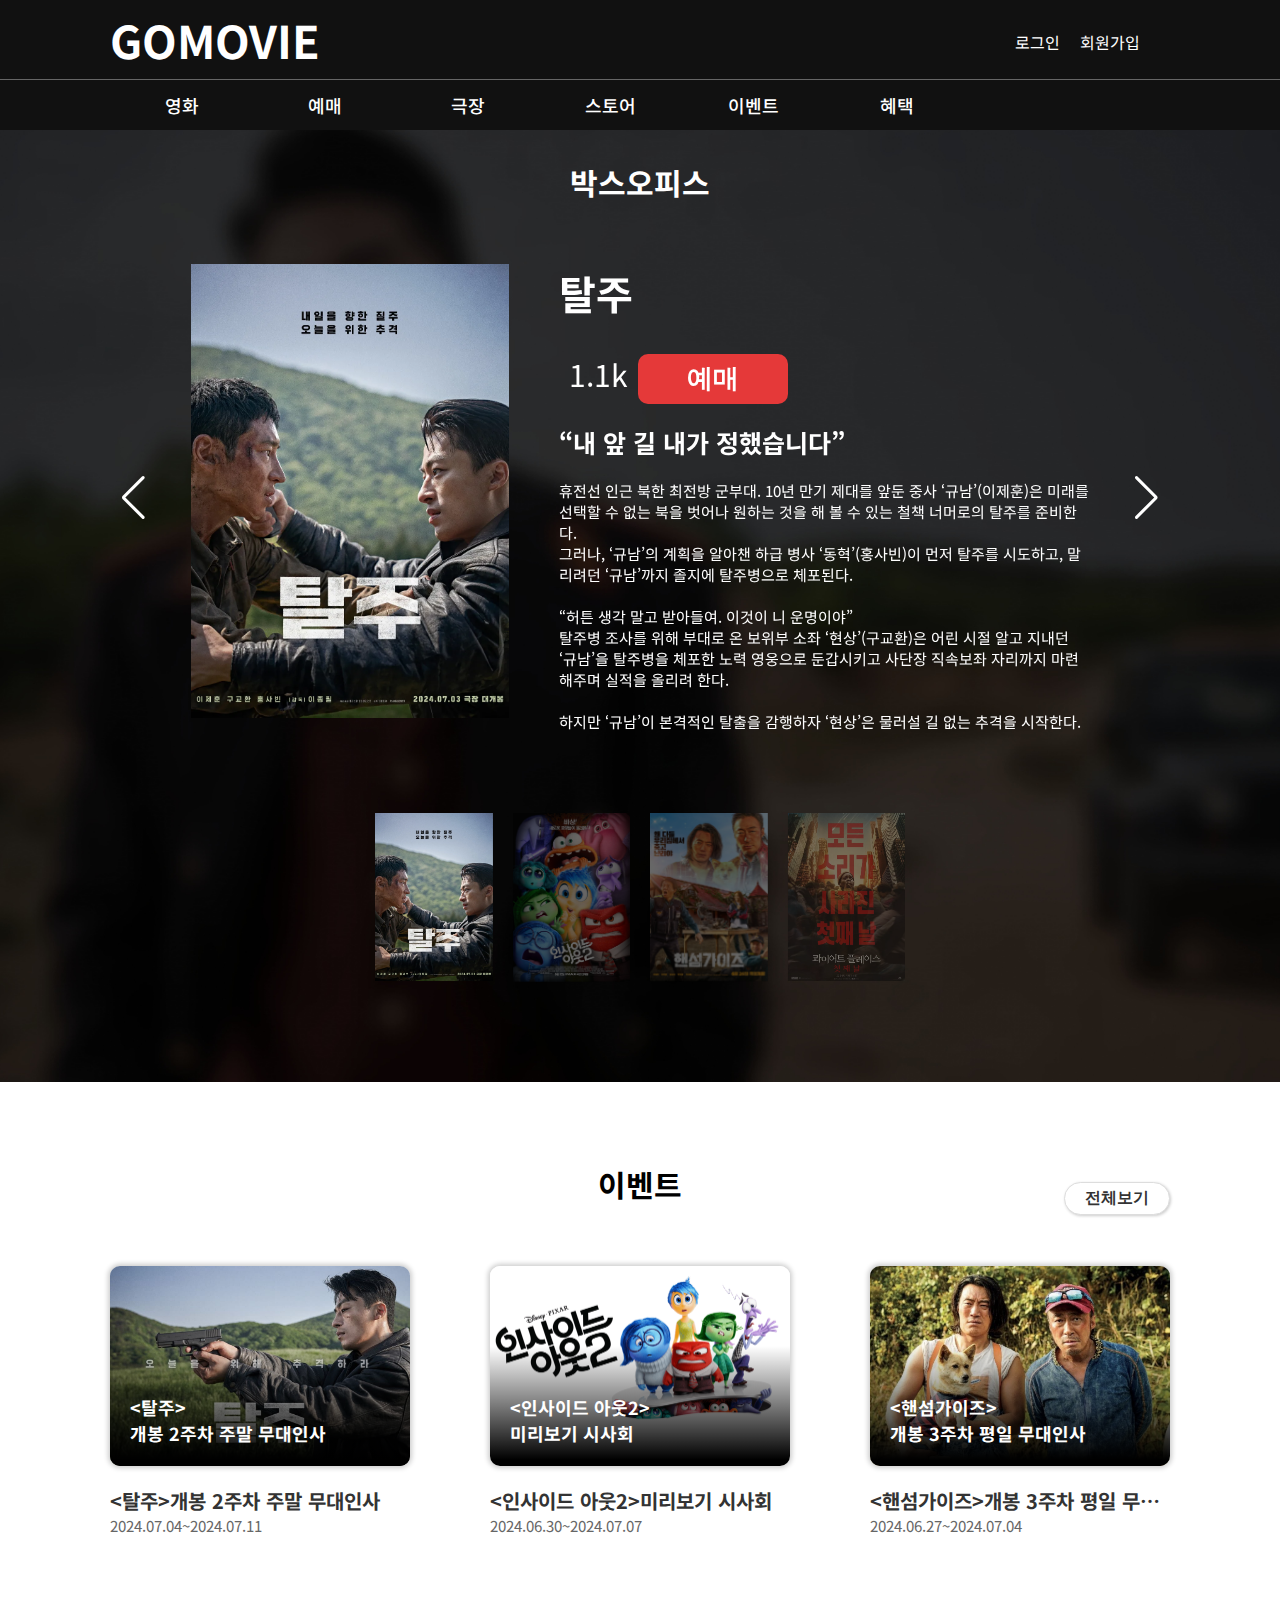
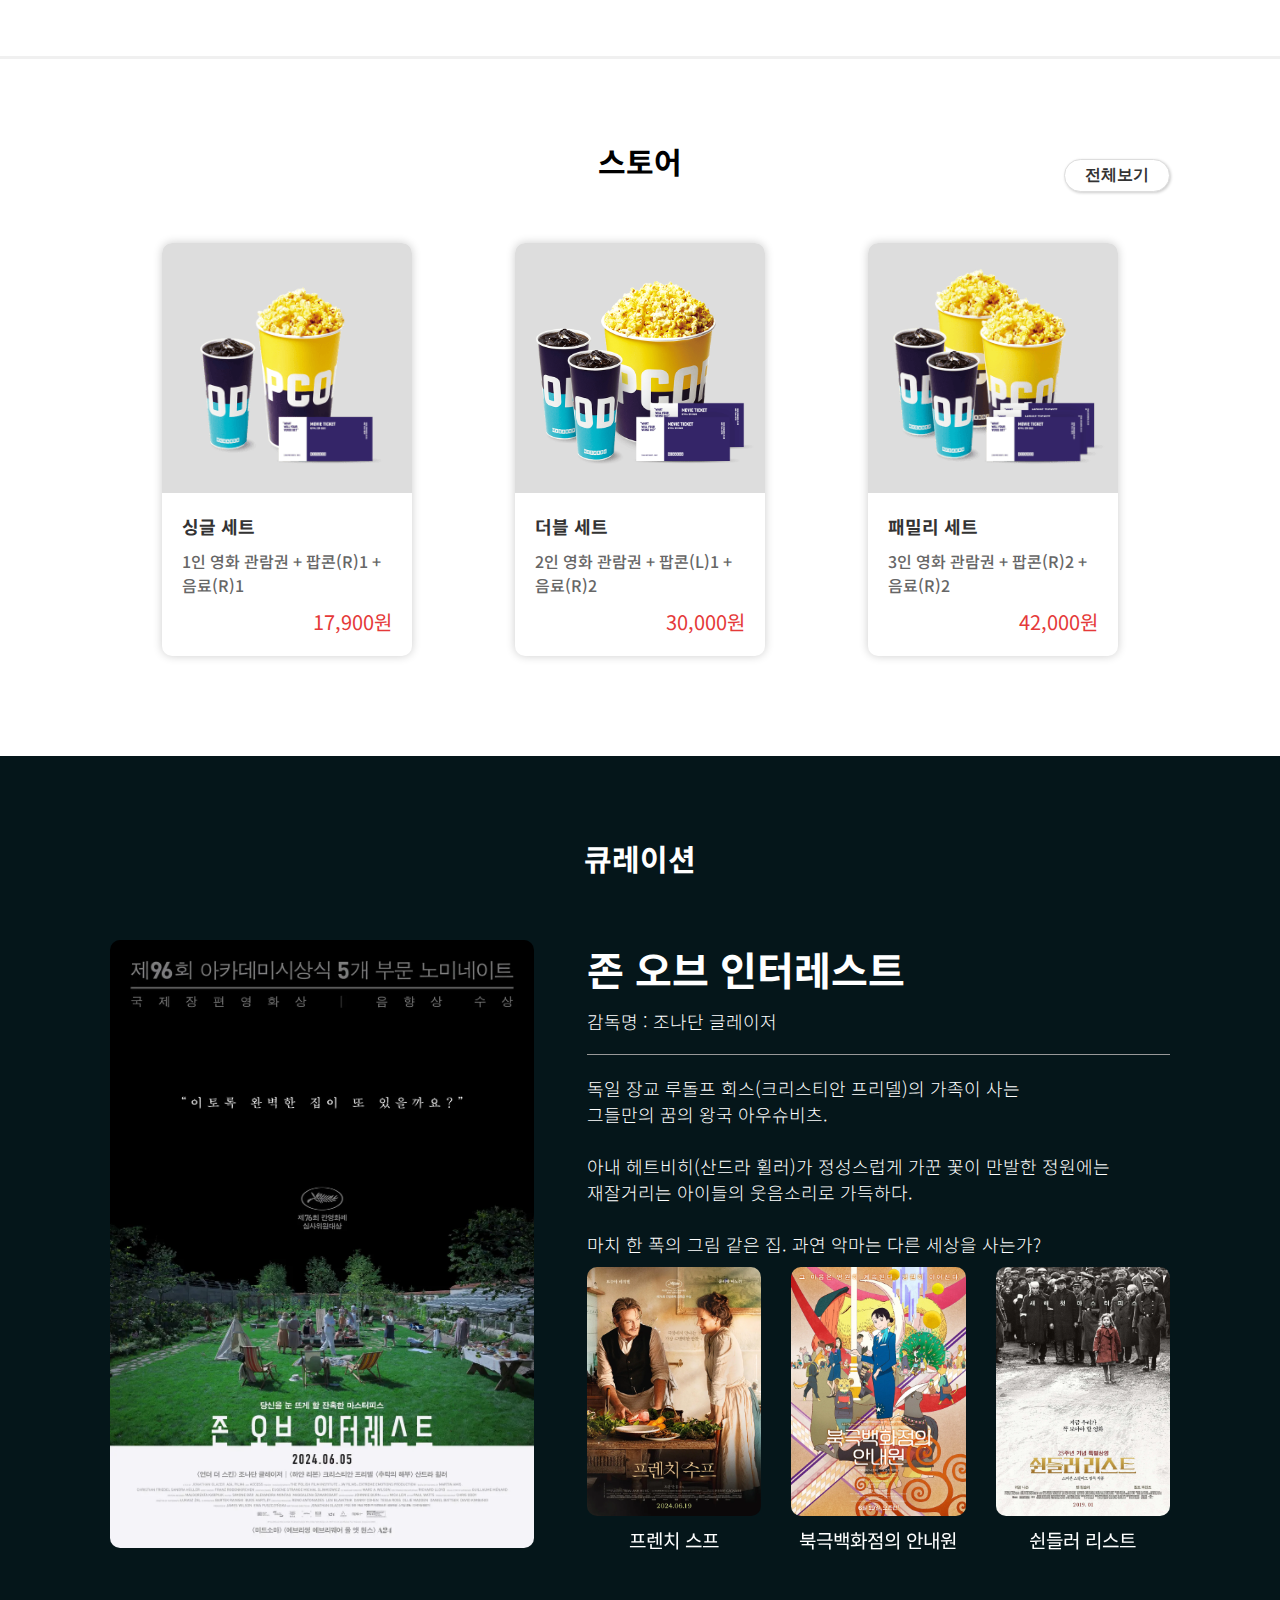
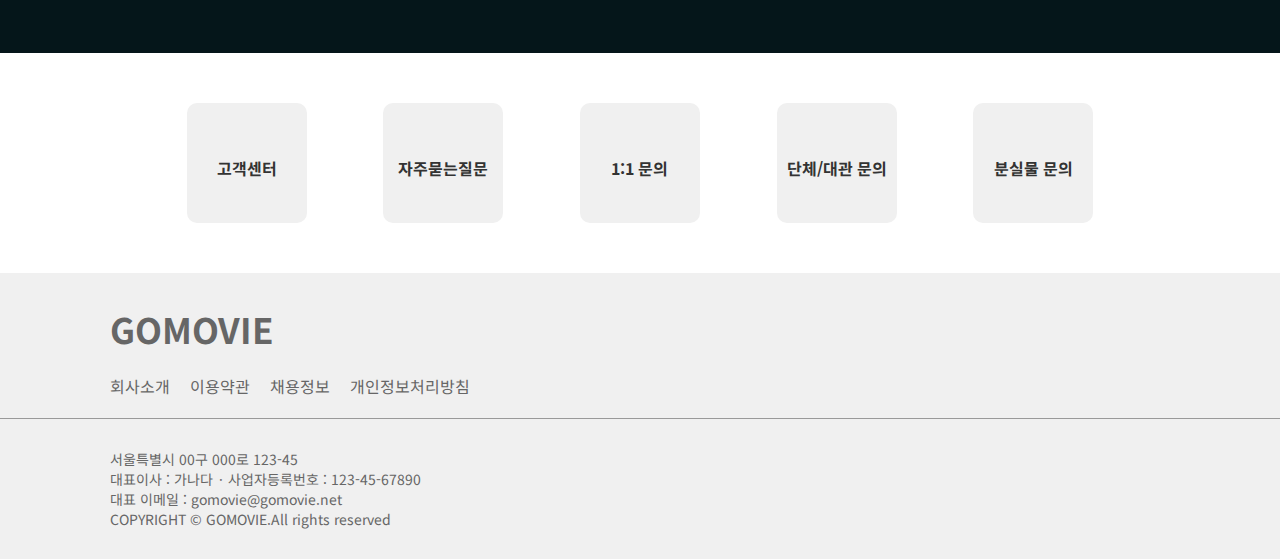
==== commit ead708fd: "이미지 용량 축소 모바일 메뉴 아이콘 정령 큐레이션 리스트 텍스트 ...처리" ====
--- a/index.html
+++ b/index.html
@@ -68,6 +68,83 @@
                     <i class="fa-solid fa-bars"></i>
                 </a>
             </div>
+            <div class="mb-menu">
+                <ul class="mb-menu-list">
+                    <li><a href="#"><p>영화</p><i class="fa-solid fa-angle-down"></i>
+                        <ul class="mb-submenu">
+                            <li>
+                                <a href="#">전체영화</a>
+                            </li>
+                            <li>
+                                <a href="#">무비차트</a>
+                            </li>
+                        </ul>
+                    </a></li>
+                    <li><a href="#"><p>예매</p><i class="fa-solid fa-angle-down"></i>
+                        <ul class="mb-submenu">
+                            <li>
+                                <a href="#">빠른예매</a>
+                            </li>
+                            <li>
+                                <a href="#">상영시간표</a>
+                            </li>
+                        </ul>
+                    </a></li>
+                    <li><a href="#"><p>극장</p><i class="fa-solid fa-angle-down"></i>
+                        <ul class="mb-submenu">
+                            <li>
+                                <a href="#">GOMOVIE 극장</a>
+                            </li>
+                            <li>
+                                <a href="#">특별관</a>
+                            </li>
+                        </ul>
+                    </a></li>
+                    <li><a href="#"><p>스토어</p><i class="fa-solid fa-angle-down"></i>
+                        <ul class="mb-submenu">
+                            <li>
+                                <a href="#">패키지</a>
+                            </li>
+                            <li>
+                                <a href="#">영화관람권</a>
+                            </li>
+                            <li>
+                                <a href="#">팝콘</a>
+                            </li>
+                            <li>
+                                <a href="#">굿즈</a>
+                            </li>
+                        </ul>
+                    </a></li>
+                    <li><a href="#"><p>이벤트</p><i class="fa-solid fa-angle-down"></i>
+                        <ul class="mb-submenu">
+                            <li>
+                                <a href="#">진행중 이벤트</a>
+                            </li>
+                            <li>
+                                <a href="#">지난 이벤트</a>
+                            </li>
+                            <li>
+                                <a href="#">당첨자 발표</a>
+                            </li>
+                        </ul>
+                    </a></li>
+                    <li><a href="#"><p>혜택</p><i class="fa-solid fa-angle-down"></i>
+                        <ul class="mb-submenu">
+                            <li>
+                                <a href="#">멤버십</a>
+                            </li>
+                            <li>
+                                <a href="#">제휴/할인</a>
+                            </li>
+                        </ul>
+                    </a></li>
+                </ul>
+                <ul class="mb-login-list">
+                    <li><a href="#">로그인</a></li>
+                    <li><a href="#">회원가입</a></li>
+                </ul>
+            </div>
         </header>
         <!-- 메뉴바, 검색아이콘 -->
         <nav class="menu">
@@ -236,7 +313,7 @@
                         </div>
                       </div>
                       <div class="swiper-slide">
-                        <img src="images/poster4 1.png" />
+                        <img src="images/poster4.jpg" />
                         <div class="bo-txt">
                             <h3>콰이어트 플레이스-첫째 날</h3>
                             <ul>
@@ -281,7 +358,7 @@
                         <img src="images/poster3.webp" />
                       </div>
                       <div class="swiper-slide">
-                        <img src="images/poster4 1.png" />
+                        <img src="images/poster4.jpg" />
                       </div>
                     </div>
                   </div>
--- a/css/main.css
+++ b/css/main.css
@@ -132,7 +132,59 @@
     color: #fff;
     line-height: 50px;
 }
-
+/* 햄버거바 클릭시 나오는 메뉴 */
+.mb-menu{
+  width: 100%;
+  position: absolute;
+  top: 80px;
+  background-color: rgba(0,0,0,0.9);
+  padding: 5% 10%;
+  display: none;
+}
+.mb-menu.showMbMenu{
+  display: block;
+}
+.mb-menu-list{
+  font-size: 25px;
+}
+.mb-menu-list > li{
+  padding: 10px;
+}
+.mb-menu-list > li >a{
+  color: #fff;
+  display: flex;
+  align-items: center;
+}
+.mb-menu-list > li >a>p{
+  width: 70px;
+  /* text-align: end; */
+}
+.mb-menu-list > li >a>i{
+  padding-left: 5px;
+  text-align: center;
+}
+.mb-submenu{
+  padding-left: 20px;
+  font-size: 20px;
+  display: none;
+}
+.mb-submenu >li{
+  padding-top: 10px;
+  
+}
+.mb-submenu >li >a{
+  color: #999;
+}
+.mb-login-list{
+  display: flex;
+  gap: 5%;
+  justify-content: flex-end;
+  font-size: 18px;
+  padding-top: 20px;
+}
+.mb-login-list>li>a{
+  color: #fff;
+}
 /* 박스오피스 스와이퍼 */
 .bo{
     width: 100%;
@@ -146,7 +198,7 @@
     content: "";
     width: 100%;
     height: 100%;
-    background: url(../images/mainbg1.png)no-repeat center;
+    background: url(../images/mainbg1.jpg)no-repeat center;
     background-size: cover;
     position: absolute;
     top: 0;
@@ -533,6 +585,9 @@
   text-align: center;
   font-size: 19px;
   padding-top: 5px;
+  white-space: nowrap;
+  overflow: hidden;
+  text-overflow: ellipsis;
 }
 /* 고객센터 영역 */
 .cs{
@@ -626,9 +681,3 @@
   color: #666;
 }
 
-
-/* 타이틀 패딩 줄이기
-전체보기 버튼 모바일에서 키우기
-박스오피스 설명 없애기
-스와이프 네비게이션 크기 줄이가
- */--- a/css/res.css
+++ b/css/res.css
@@ -53,6 +53,11 @@
         width: 100%;
         height: 100%;
         font-size: 18px;
+    }
+}
+@media screen and (min-width : 769px){  
+    .mb-menu.showMbMenu{
+        display: none;
     }
 }
 @media screen and (max-width : 768px){
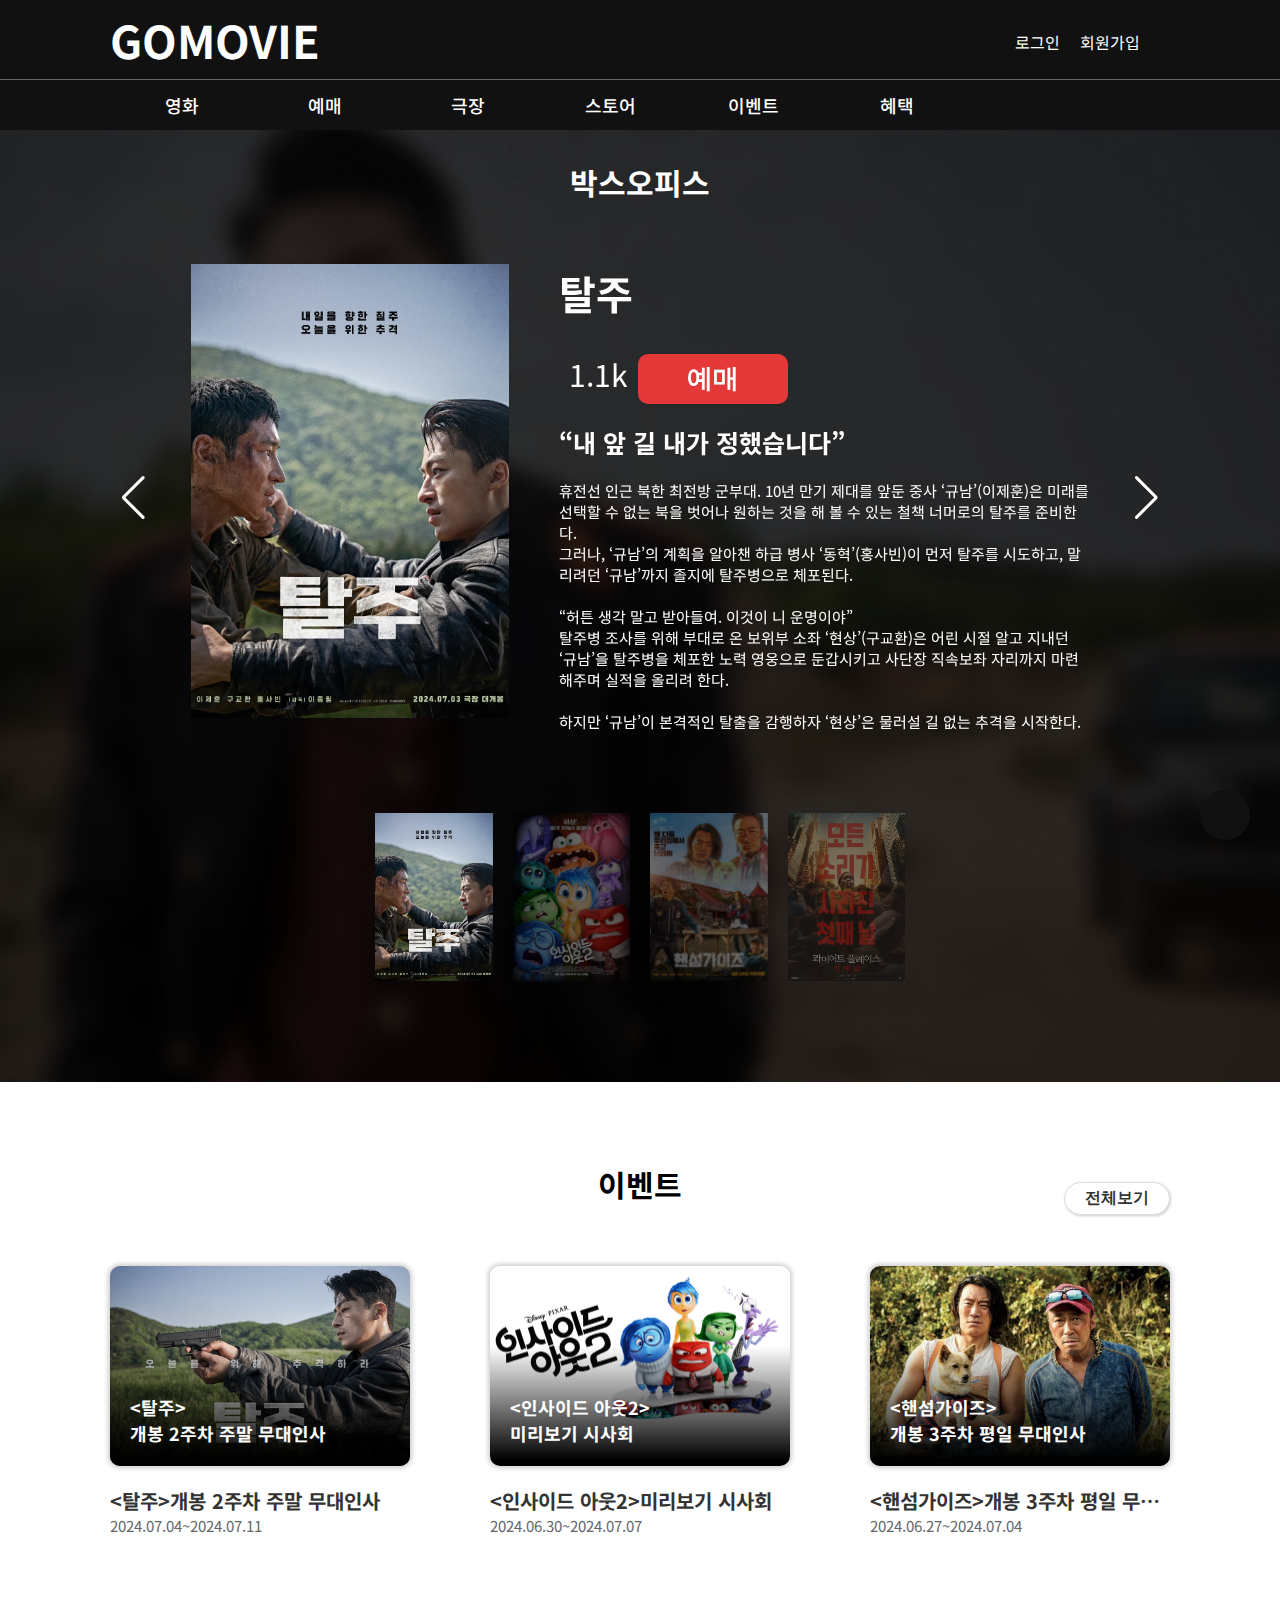
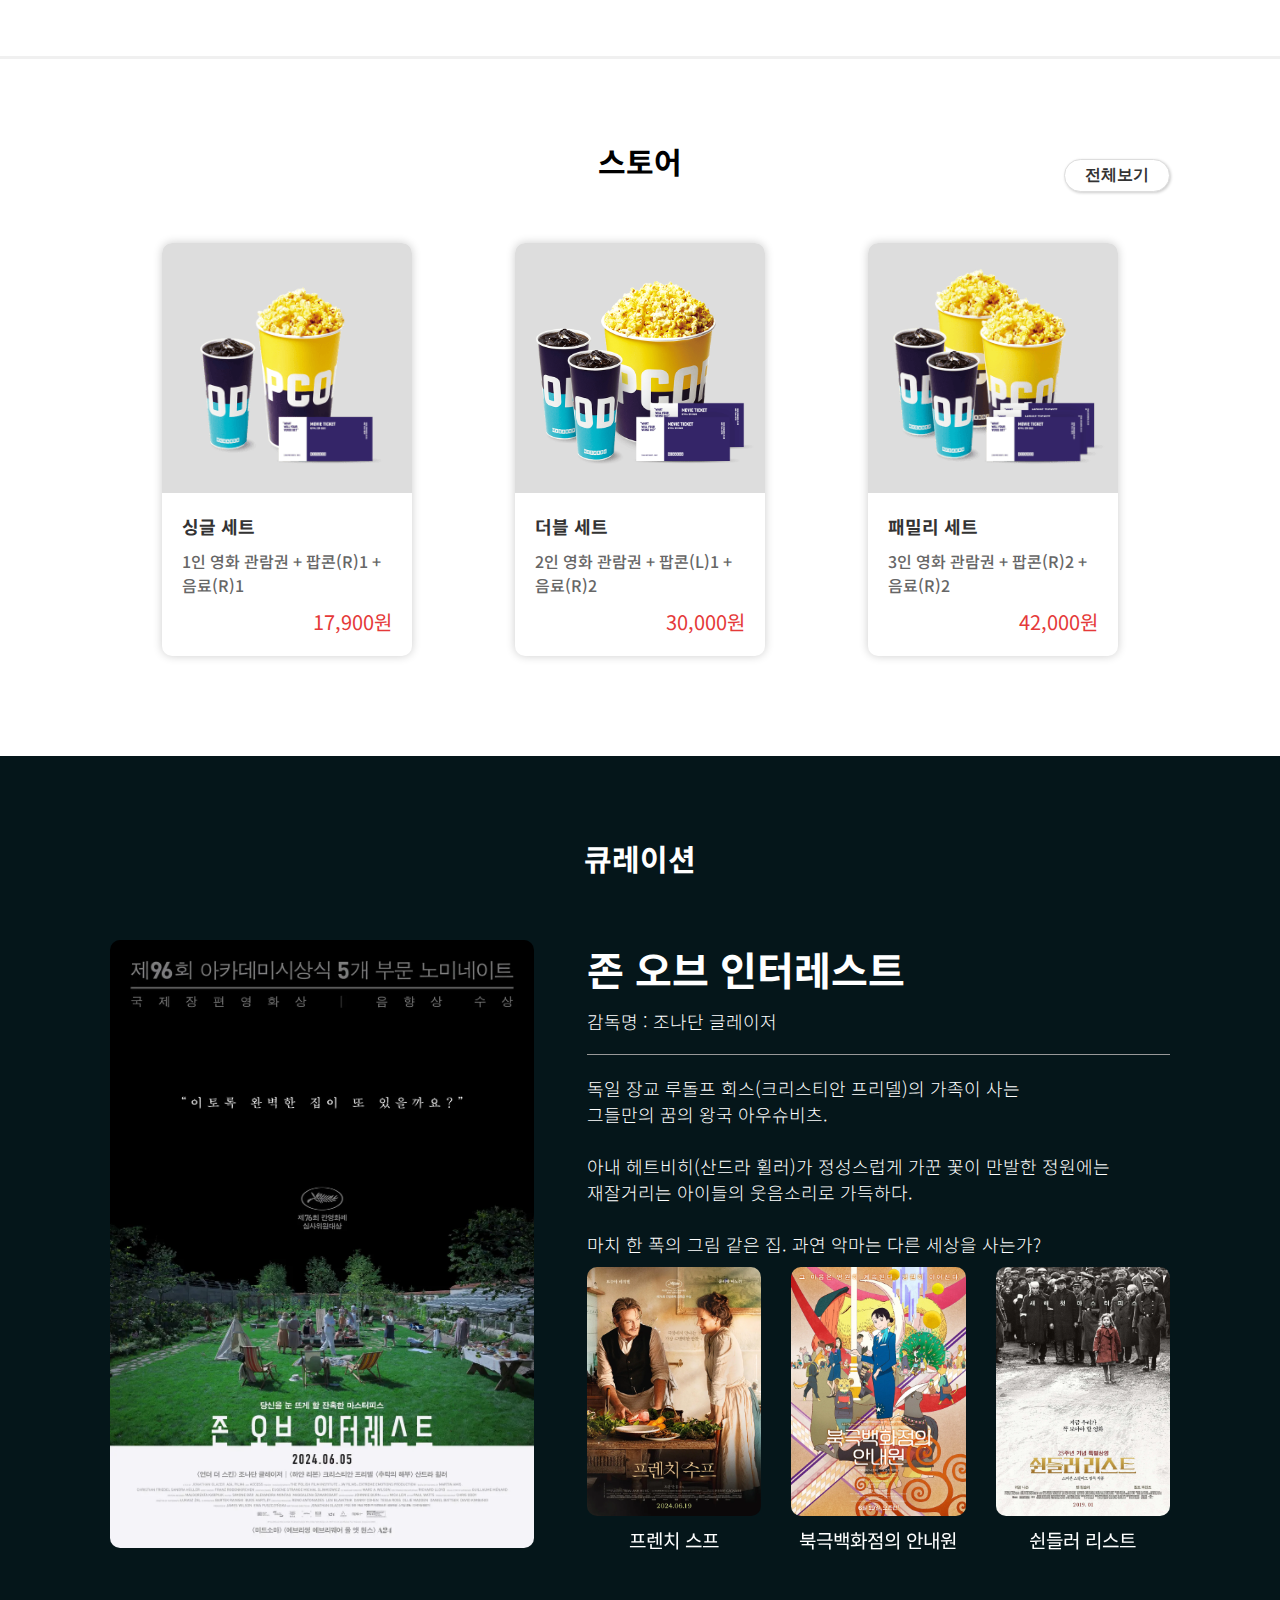
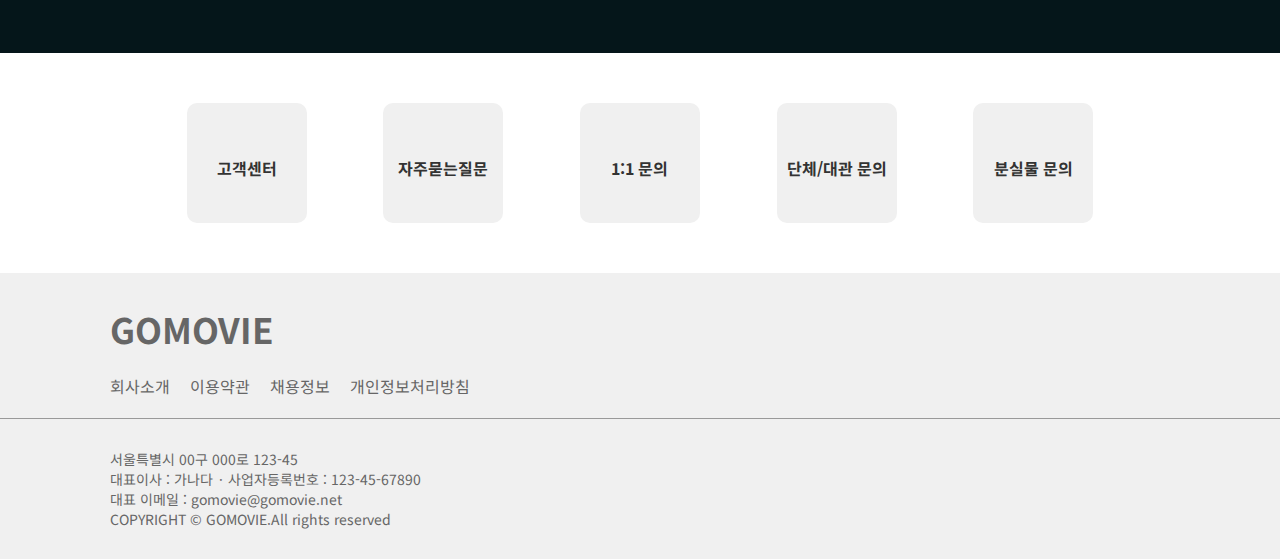
==== commit 4d721cdf: "로그인 팝업창 제작 로그인 팝업창 자바스크립트 미완" ====
--- a/index.html
+++ b/index.html
@@ -46,6 +46,45 @@
     <title>GOMOVIE</title>
 </head>
 <body>
+    <!-- 모달창 -->
+    <div class="modal">
+        <div class="modal-wrap">
+            <div class="modal-top">
+                <span>로그인</span>
+                <a href="#">
+                    <i class="fa-solid fa-xmark"></i>
+                </a>
+            </div>
+            <div class="modal-main">
+                <form class="modal-main-top">
+                    <ul>
+                        <li>
+                            <input type="text" name="id" id="id" placeholder="아이디">
+                        </li>
+                        <li>
+                            <input type="text" name="pw" id="pw" placeholder="비밀번호">
+                        </li>
+                    </ul>
+                    <label><input type="checkbox" name="idSave" id="idSave"> 아이디 저장</label>
+                    <button class="login"><a href="#">로그인</a></button>
+                </form>
+                <div class="modal-main-bottom">
+                    <ul>
+                        <li><a href="#">ID 찾기</a></li>
+                        <li><a href="#">PW 찾기</a></li>
+                        <li><a href="#">회원가입</a></li>
+                    </ul>
+                </div>
+            </div>
+        </div>
+    </div>
+    <!-- 탑 이동 버튼 -->
+    <div class="top-button">
+        <a href="#" class="top-bt" id="top-bt">
+            <i class="fa-solid fa-angle-up"></i>
+        </a>
+    </div>
+    <!-- 전체 영역 -->
     <div class="wrap">
         <!-- 상단 로고, 로그인 -->
         <header class="header">
@@ -54,7 +93,7 @@
                     <h1 class="logo">GOMOVIE</h1>
                 </a>
                 <ul class="user-list">
-                    <li><a href="#">
+                    <li><a href="#" class="login-open">
                         로그인
                     </a></li>
                     <li><a href="#">
@@ -141,7 +180,7 @@
                     </a></li>
                 </ul>
                 <ul class="mb-login-list">
-                    <li><a href="#">로그인</a></li>
+                    <li><a href="#" class="login-open">로그인</a></li>
                     <li><a href="#">회원가입</a></li>
                 </ul>
             </div>
--- a/css/main.css
+++ b/css/main.css
@@ -18,6 +18,110 @@
 }
 body{
   font-family: "Noto Sans KR", sans-serif;;
+}
+/* 모달창 로그인창 */
+.modal{
+  position: fixed;
+    top: 0;
+    left: 0;
+    width: 100%;
+    height: 100%;
+    background-color: rgb(0, 0, 0, 0.7);
+    z-index: 9999;
+    display: none;
+}
+.modal-wrap{
+  position: absolute;
+  top: 50%;
+  left: 50%;
+  transform: translate(-50%, -50%);
+  width: 400px;
+  height: 400px;
+  background-color: #fff;
+  border-radius: 10px;
+  overflow: hidden;
+}
+/* 모달창 상단 */
+.modal-top{
+  width: 100%;
+  height: 50px;
+  background-color: #E53939;
+  display: flex;
+  justify-content: space-between;
+  align-items: center;
+  padding: 0 30px;
+}
+.modal-top span{
+  font-size: 18px;
+  font-weight: bold;
+  color: #fff;
+}
+.modal-top a i{
+  font-size: 20px;
+  color: #fff;
+}
+/* 모달 메인 */
+.modal-main{
+  padding: 30px;
+}
+.modal-main-top{
+  width: 100%;
+}
+.modal-main-top ul{
+}
+.modal-main-top li{
+  margin-bottom: 10px;
+}
+.modal-main-top li input{
+  width: 100%;
+  height: 40px;
+  border: 1px solid #ddd;
+  padding-left: 10px;
+}
+.login{
+  margin-top: 10px;
+  border: none;
+  display: block;
+  width: 100%;
+  height: 40px;
+  background-color: #E53939;
+}
+.login a{
+  font-size: 16px;
+  font-weight: 700;
+  color: #fff;
+}
+.modal-main-bottom{
+  padding: 10px;
+}
+.modal-main-bottom ul{
+  display: flex;
+  gap: 30px;
+  width: 100%;
+  justify-content: center;
+}
+/* 탑 버튼 */
+.top-button{
+  position: fixed;
+  bottom: 60px;
+  right: 30px;
+  z-index: 999;
+}
+.top-bt{
+  position: relative;
+  width: 50px;
+  height: 50px;
+  background-color: #111;
+  border-radius: 50%;
+  box-shadow: 0px 3px 7px 0 rgb(0, 0, 0, 0.3);
+}
+.top-bt i{
+  position: absolute;
+  top: 50%;
+  left: 50%;
+  transform: translate(-50%, -50%);
+  font-size: 25px;
+  color: #fff;
 }
 /* 전체 */
 .wrap{
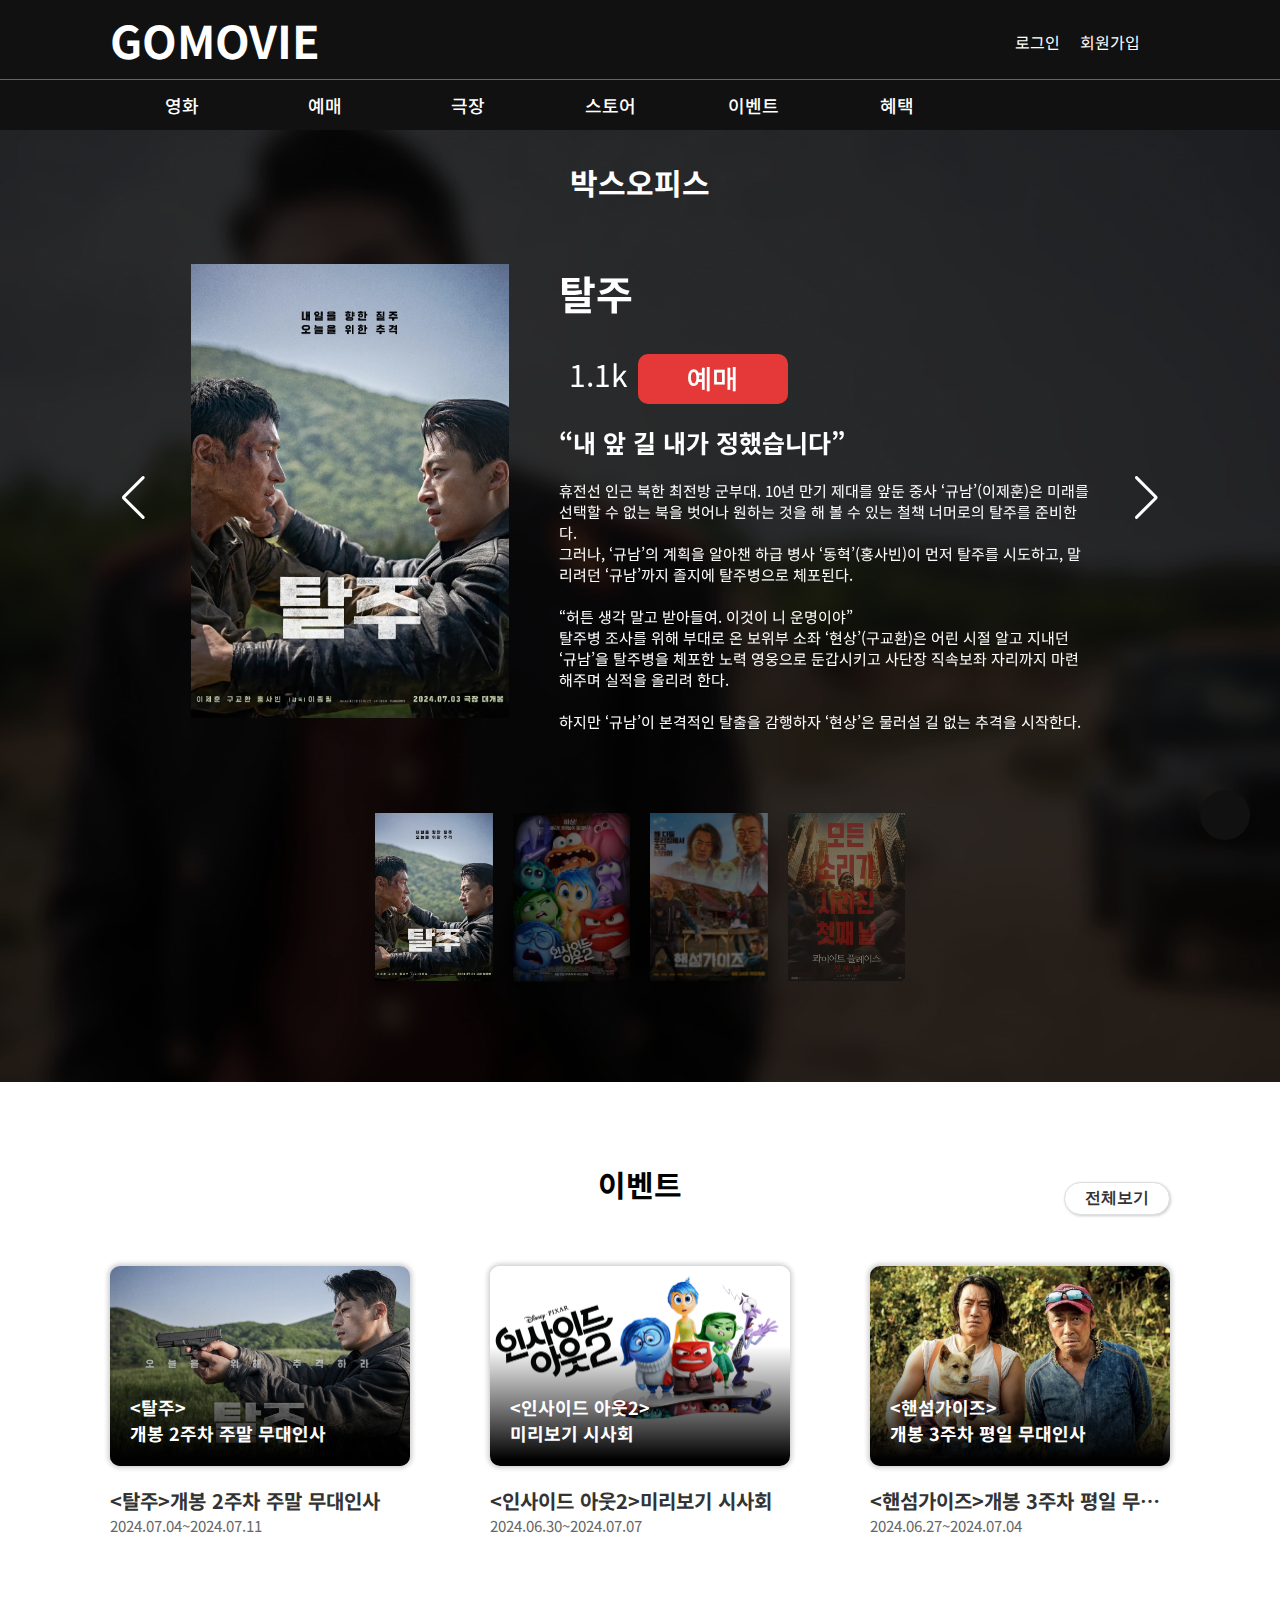
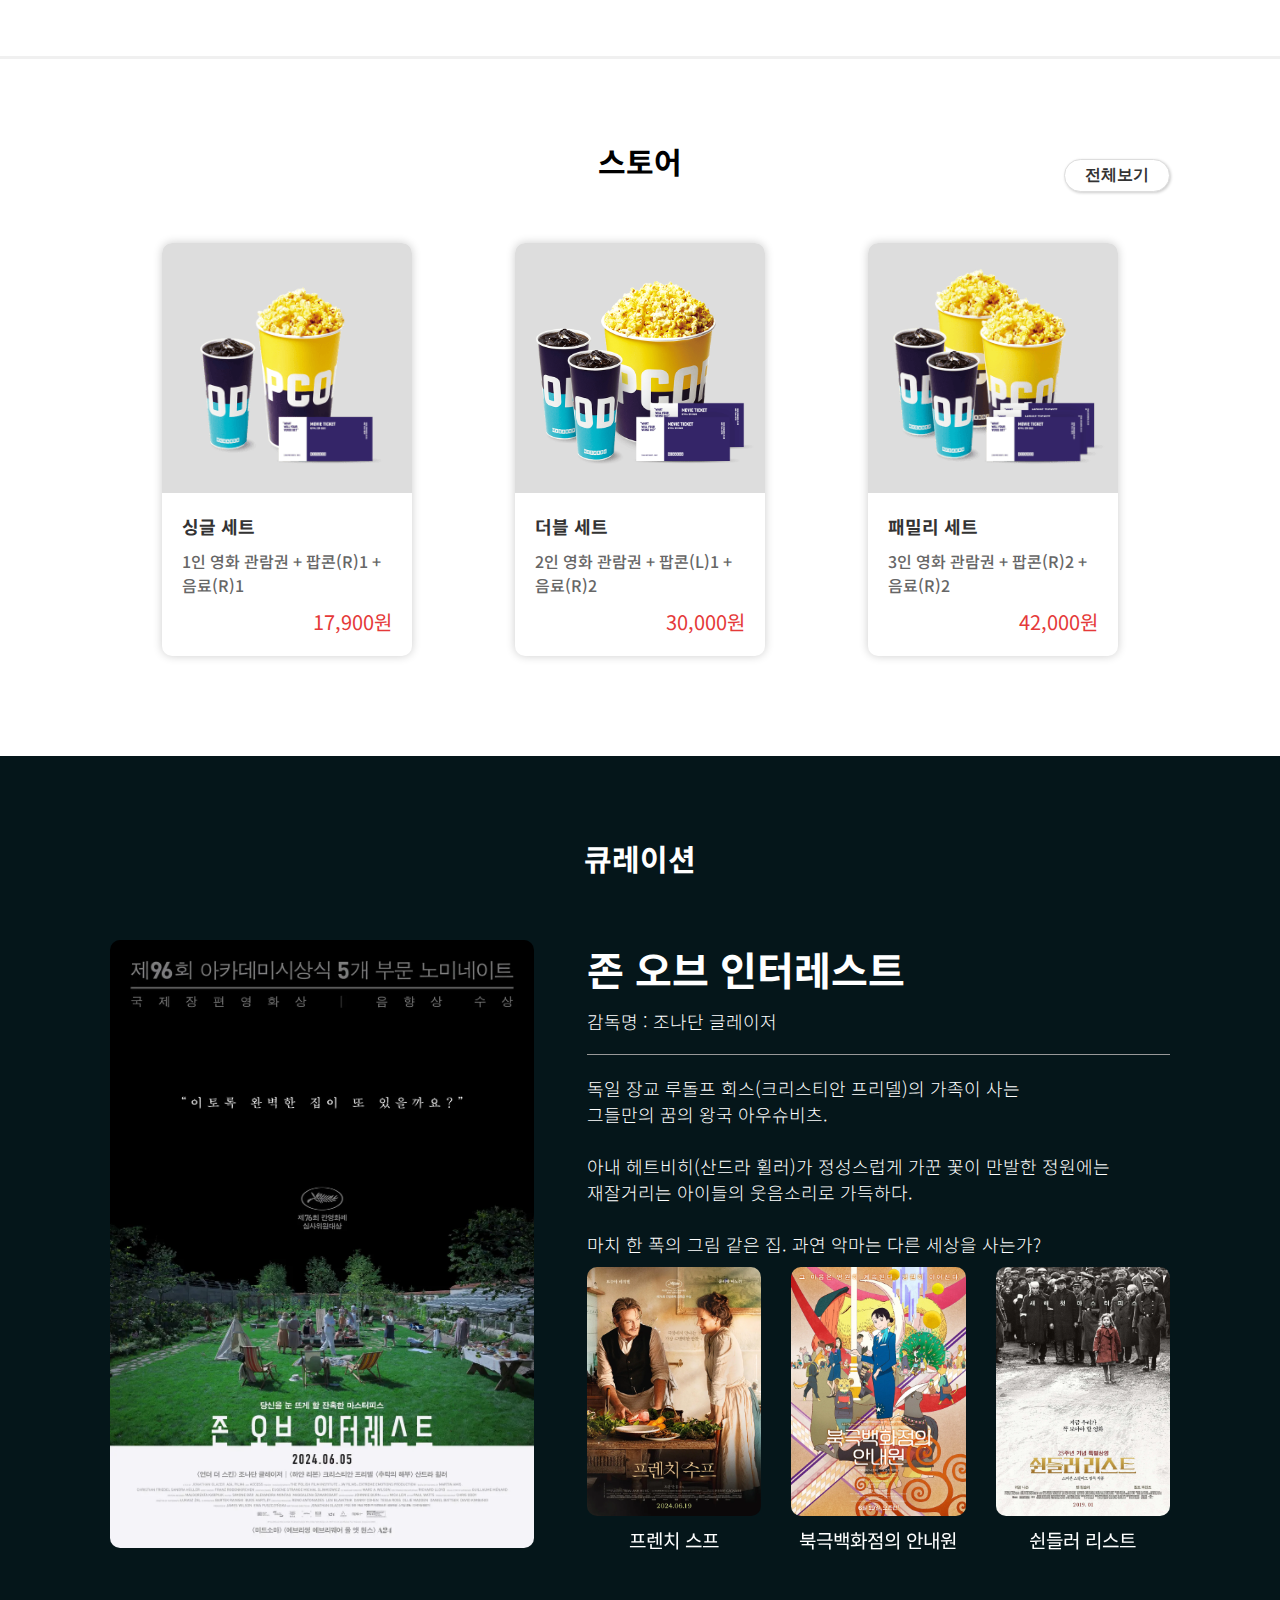
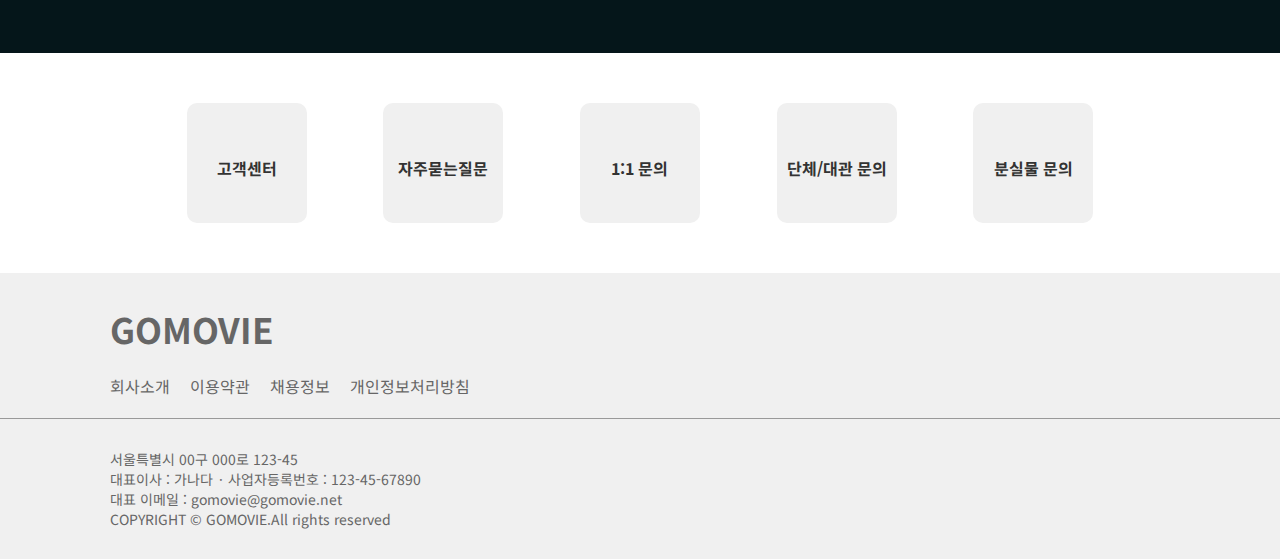
==== commit 745a5625: "로그인 팝업" ====
--- a/index.html
+++ b/index.html
@@ -52,7 +52,7 @@
             <div class="modal-top">
                 <span>로그인</span>
                 <a href="#">
-                    <i class="fa-solid fa-xmark"></i>
+                    <i class="fa-solid fa-xmark close"></i>
                 </a>
             </div>
             <div class="modal-main">
@@ -180,7 +180,7 @@
                     </a></li>
                 </ul>
                 <ul class="mb-login-list">
-                    <li><a href="#" class="login-open">로그인</a></li>
+                    <li><a href="#" class="mb-login-open">로그인</a></li>
                     <li><a href="#">회원가입</a></li>
                 </ul>
             </div>
--- a/css/main.css
+++ b/css/main.css
@@ -29,6 +29,9 @@
     background-color: rgb(0, 0, 0, 0.7);
     z-index: 9999;
     display: none;
+}
+.modal.active{
+  display: block;
 }
 .modal-wrap{
   position: absolute;
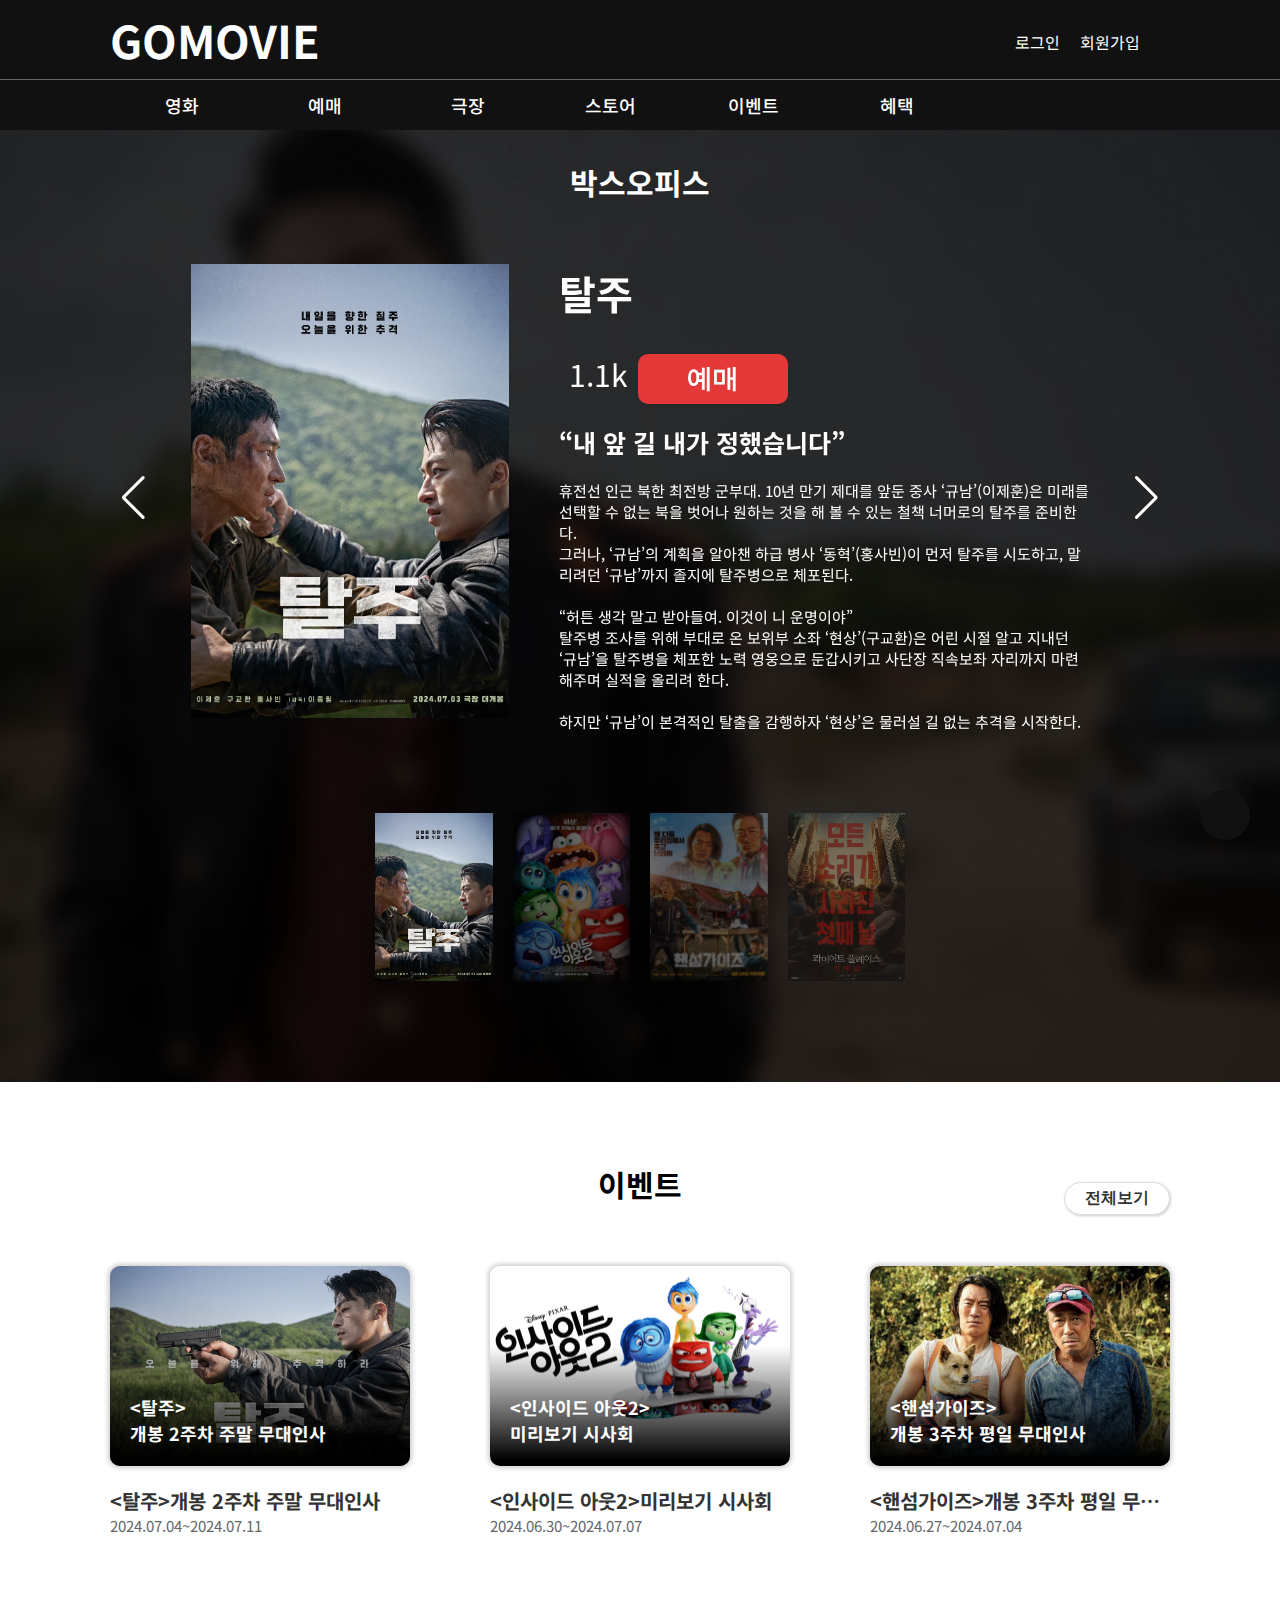
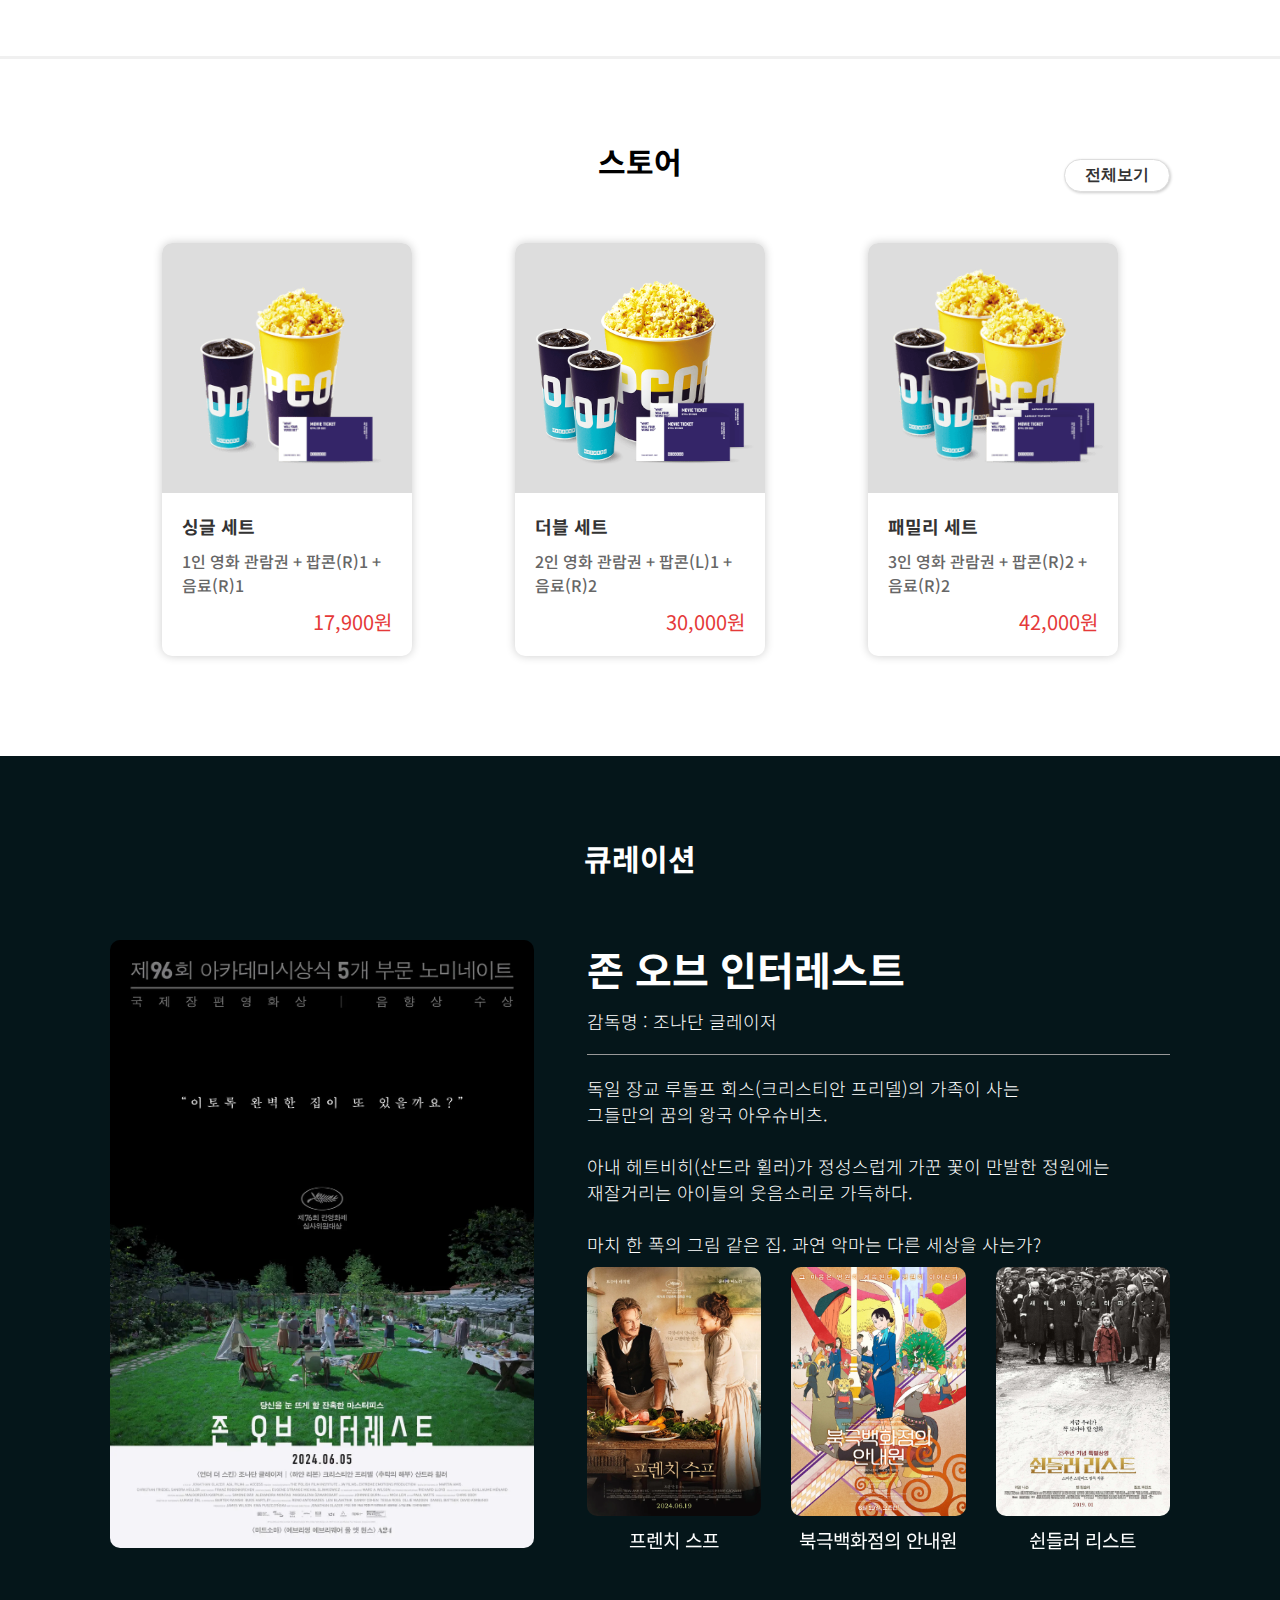
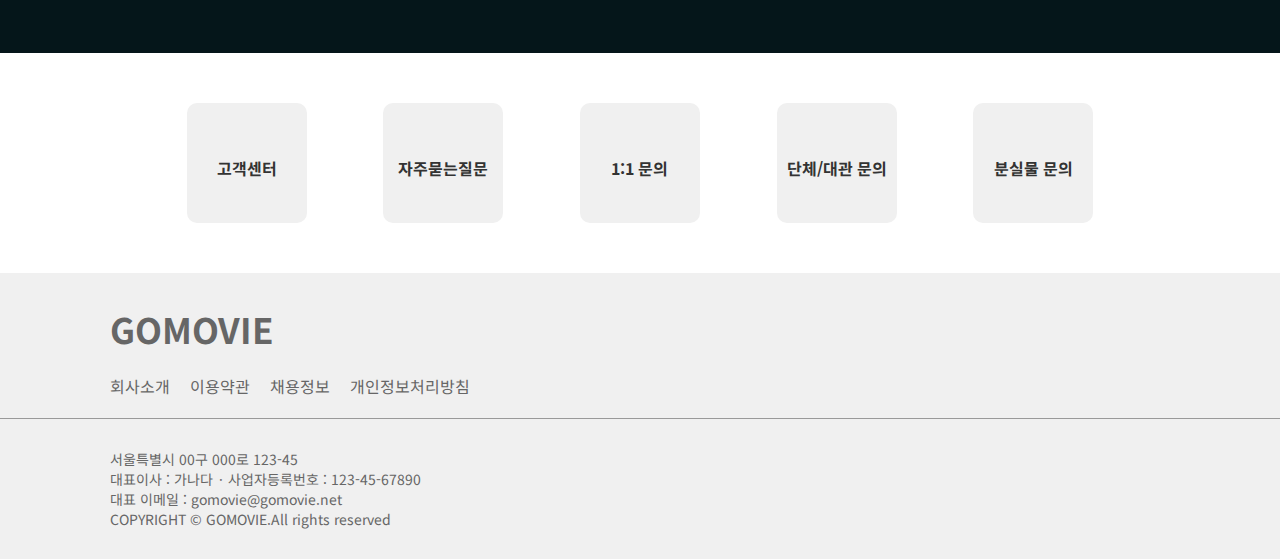
==== commit 41949004: "모바일 로그인 팝업창 오픈" ====
--- a/index.html
+++ b/index.html
@@ -47,6 +47,7 @@
 </head>
 <body>
     <!-- 모달창 -->
+    <!-- 로그인 팝업창 -->
     <div class="modal">
         <div class="modal-wrap">
             <div class="modal-top">
@@ -69,6 +70,38 @@
                     <button class="login"><a href="#">로그인</a></button>
                 </form>
                 <div class="modal-main-bottom">
+                    <ul>
+                        <li><a href="#">ID 찾기</a></li>
+                        <li><a href="#">PW 찾기</a></li>
+                        <li><a href="#">회원가입</a></li>
+                    </ul>
+                </div>
+            </div>
+        </div>
+    </div>
+    <!-- 모바일 로그인 팝업창 -->
+    <div class="mb-popup">
+        <div class="mb-popup-wrap">
+            <div class="mb-popup-top">
+                <span>로그인</span>
+                <a href="#">
+                    <i class="fa-solid fa-xmark mb-close"></i>
+                </a>
+            </div>
+            <div class="mb-popup-main">
+                <form class="mb-popup-main-top">
+                    <ul>
+                        <li>
+                            <input type="text" name="mb-id" id="mb-id" placeholder="아이디">
+                        </li>
+                        <li>
+                            <input type="text" name="mb-pw" id="mb-pw" placeholder="비밀번호">
+                        </li>
+                    </ul>
+                    <label><input type="checkbox" name="mb-idSave" id="mb-idSave"> 아이디 저장</label>
+                    <button class="mb-login"><a href="#">로그인</a></button>
+                </form>
+                <div class="mb-popup-main-bottom">
                     <ul>
                         <li><a href="#">ID 찾기</a></li>
                         <li><a href="#">PW 찾기</a></li>
--- a/css/main.css
+++ b/css/main.css
@@ -102,6 +102,90 @@
   gap: 30px;
   width: 100%;
   justify-content: center;
+}
+/* 모바일 로그인 팝업창 */
+.mb-popup{
+  position: fixed;
+  top: 0;
+  left: 0;
+  width: 100%;
+    height: 100%;
+    background-color: rgb(0, 0, 0, 0.7);
+    z-index: 9999;
+    display: none;
+}
+.mb-popup.active{
+  display: block;
+}
+.mb-popup-wrap{
+  position: absolute;
+  top: 50%;
+  left: 50%;
+  transform: translate(-50%, -50%);
+  width: 80%;
+  height: 350px;
+  background-color: #fff;
+  border-radius: 10px;
+  overflow: hidden;
+}
+.mb-popup-top{
+  width: 100%;
+  height: 40px;
+  background-color: #E53939;
+  display: flex;
+  justify-content: space-between;
+  align-items: center;
+  padding: 0 20px;
+}
+.mb-popup-top span{
+  font-size: 18px;
+  /* font-weight: bold; */
+  color: #fff;
+}
+.mb-popup-top a i{
+  font-size: 20px;
+  color: #fff;
+}
+/* 모바일 로그인 팝업창 메인 */
+.mb-popup-main{
+  padding: 20px;
+}
+.mb-popup-main-top{
+  width: 100%;
+}
+.mb-popup-main-top ul{
+}
+.mb-popup-main-top li{
+  margin-bottom: 10px;
+}
+.mb-popup-main-top li input{
+  width: 100%;
+  height: 40px;
+  border: 1px solid #ddd;
+  padding-left: 10px;
+}
+.mb-login{
+  margin-top: 10px;
+  border: none;
+  display: block;
+  width: 100%;
+  height: 40px;
+  background-color: #E53939;
+}
+.mb-login a{
+  font-size: 16px;
+  font-weight: 700;
+  color: #fff;
+}
+.mb-popup-main-bottom{
+  padding: 10px;
+}
+.mb-popup-main-bottom ul{
+  display: flex;
+  gap: 10px;
+  width: 100%;
+  justify-content: center;
+  font-size: 14px;
 }
 /* 탑 버튼 */
 .top-button{
